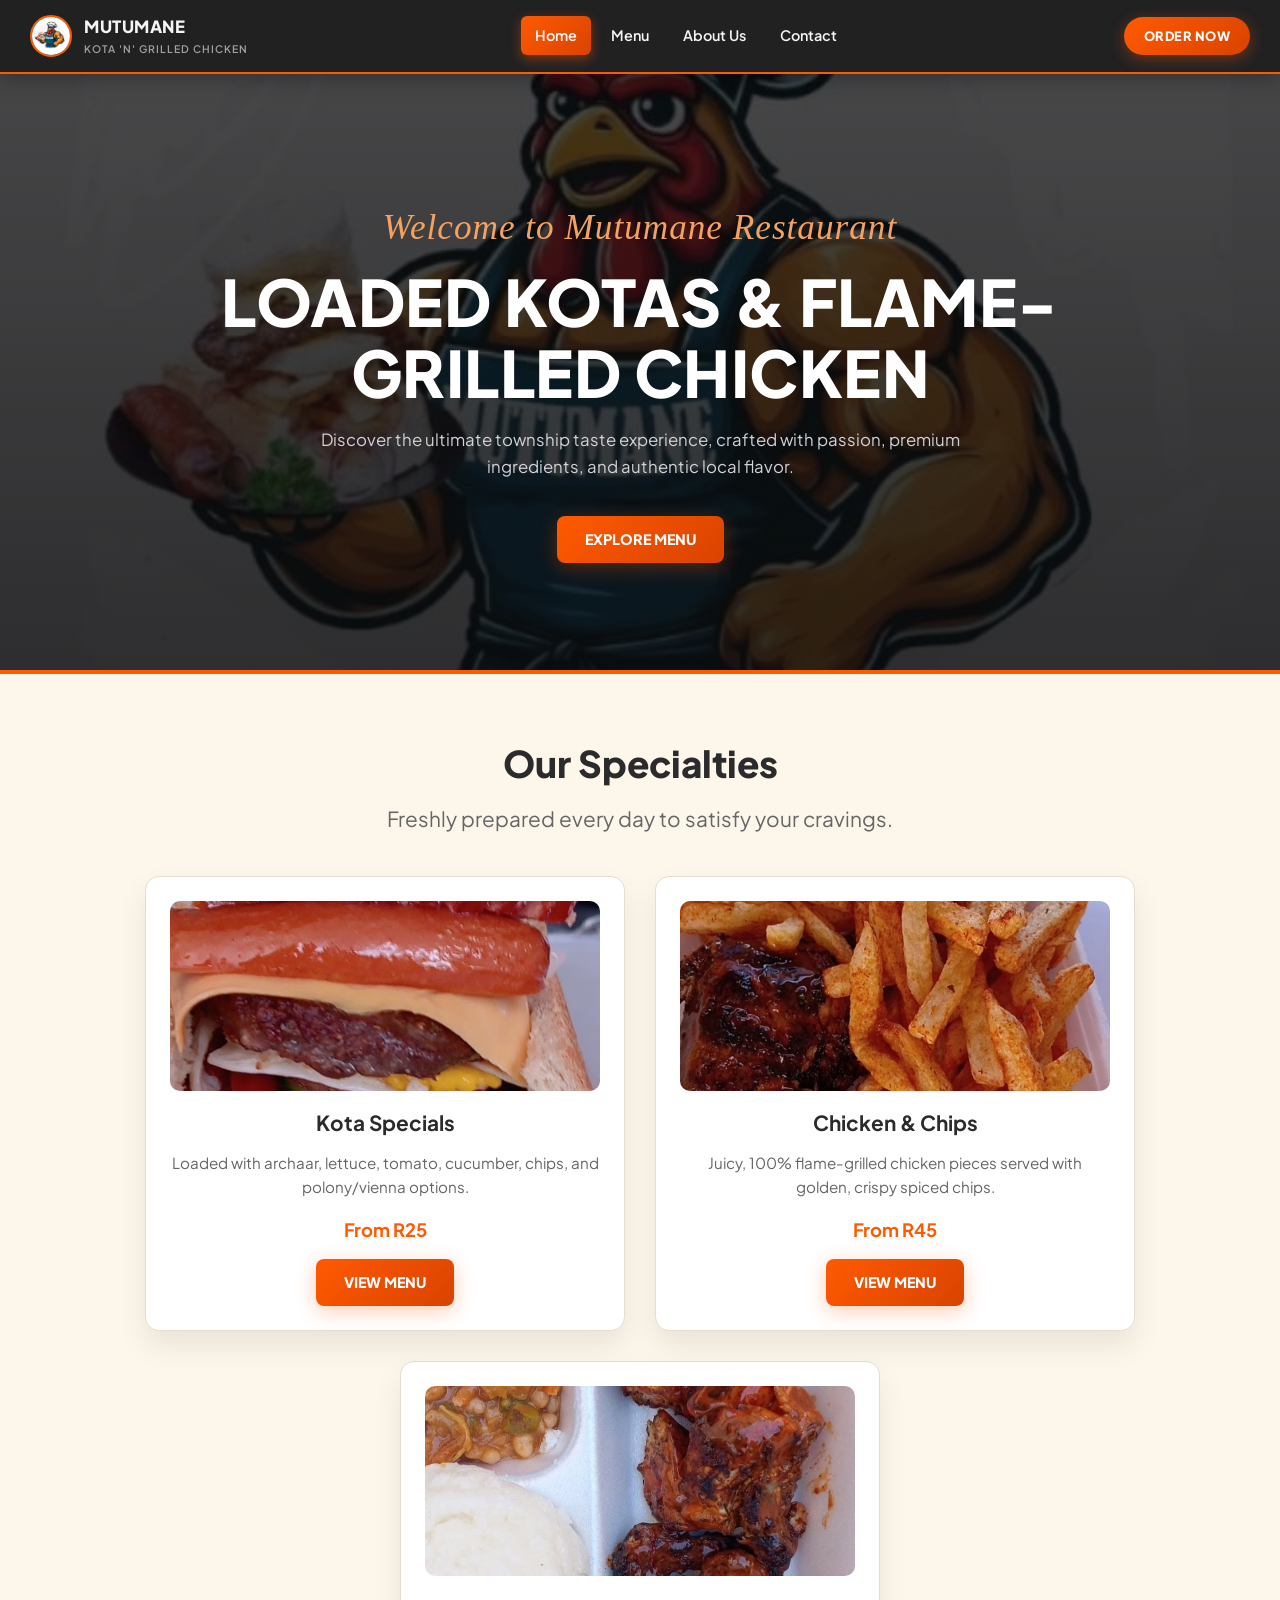
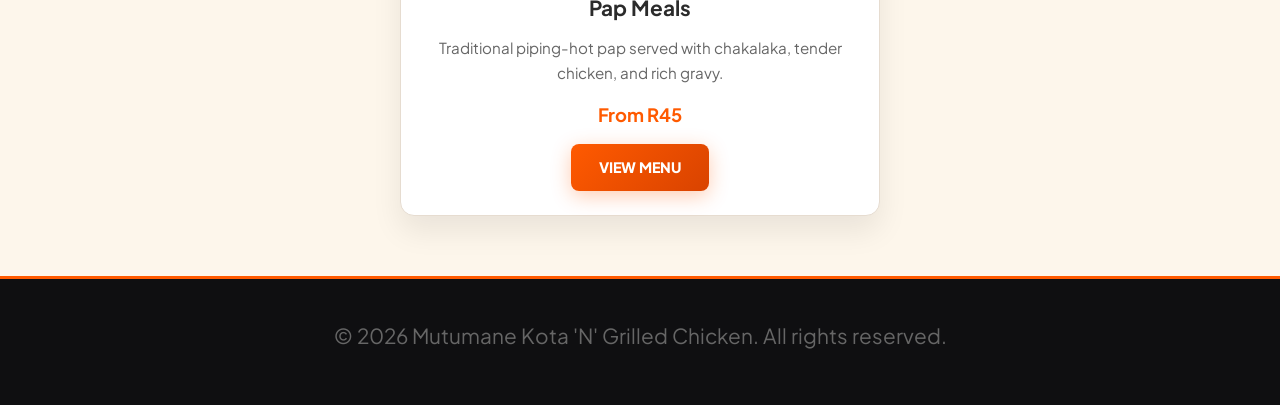
==== index.html @ 07e6bdd9 "Mutumane Kota 'N' Grilled Chicken show and tell website" ====
<!DOCTYPE html>
<html lang="en">
<head>
    <meta charset="UTF-8">
    <meta name="viewport" content="width=device-width, initial-scale=1.0">
    <title>Mutumane Kota 'N' Grilled Chicken - Home</title>
    <link rel="stylesheet" href="style.css">
    <link href="https://fonts.googleapis.com/css2?family=Plus+Jakarta+Sans:wght@500;600;700;800&display=swap" rel="stylesheet">
</head>
<body>

    <!-- Header & Centered Navigation -->
    <header>
        <div class="nav-container">
            <div class="brand">
                <img src="Images/LOGO.jpg" alt="Mutumane Logo">
                <div>
                    <span>MUTUMANE</span>
                    <small>KOTA 'N' GRILLED CHICKEN</small>
                </div>
            </div>

            <nav>
                <ul>
                    <li><a href="index.html" class="active">Home</a></li>
                    <li><a href="menu.html">Menu</a></li>
                    <li><a href="aboutUs.html">About Us</a></li>
                    <li><a href="contact.html">Contact</a></li>
                </ul>
            </nav>

            <a href="menu.html" class="header-cta">Order Now</a>
        </div>
    </header>

    <!-- Immersive Paladar-Style Hero Section -->
    <section class="hero-section">
        <!-- <button class="slider-arrow left">&#10094;</button>
        <button class="slider-arrow right">&#10095;</button> -->

        <div class="hero-content-wrapper">
            <div class="hero-subtitle-script">Welcome to Mutumane Restaurant</div>
            <div class="hero-text-content">
                <h1>Loaded Kotas &amp; Flame-Grilled Chicken</h1>
                <p>Discover the ultimate township taste experience, crafted with passion, premium ingredients, and authentic local flavor.</p>
                <div class="hero-btns">
                    <a href="menu.html" class="btn-primary">Explore Menu</a>
                </div>
            </div>
        </div>
    </section>

    <!-- Featured Highlights Section -->
    <main class="page-container">
        <div class="section-title">
            <h2>Our Specialties</h2>
            <p>Freshly prepared every day to satisfy your cravings.</p>
        </div>

        <div class="category-container">
            <div class="card">
                <div class="menu-image">
                    <img src="Images/kota.jpg" alt="Kota Specials">
                </div>
                <h3>Kota Specials</h3>
                <p>Loaded with archaar, lettuce, tomato, cucumber, chips, and polony/vienna options.</p>
                <p><strong>From R25</strong></p>
                <a href="menu.html" class="btn">View Menu</a>
            </div>

            <div class="card">
                <div class="menu-image">
                    <img src="Images/chicken and chips.jpg" alt="Chicken and Chips">
                </div>
                <h3>Chicken &amp; Chips</h3>
                <p>Juicy, 100% flame-grilled chicken pieces served with golden, crispy spiced chips.</p>
                <p><strong>From R45</strong></p>
                <a href="menu.html" class="btn">View Menu</a>
            </div>

            <div class="card">
                <div class="menu-image">
                    <img src="/Images/470672115_122135831156447407_951482612574795567_n.jpg" alt="Pap Meals">
                </div>
                <h3>Pap Meals</h3>
                <p>Traditional piping-hot pap served with chakalaka, tender chicken, and rich gravy.</p>
                <p><strong>From R45</strong></p>
                <a href="menu.html" class="btn">View Menu</a>
            </div>
        </div>
    </main>

    <!-- Footer -->
    <footer>
        <p>&copy; 2026 Mutumane Kota 'N' Grilled Chicken. All rights reserved.</p>
    </footer>

</body>
</html>
---- style.css ----
/* =========================================================
   MUTUMANE KOTA 'N' GRILLED CHICKEN
   COMPLETE PALADAR-INSPIRED RESTAURANT STYLESHEET
   ========================================================= */

:root {
    --bg-main: #fdf6eb; /* Warm cream background for content */
    --bg-card: #ffffff;
    --bg-header: rgba(15, 15, 17, 0.92);
    --hero-dark: #0f0f11;
    --fiery-orange: #ff5a00;
    --orange-dark: #d94300;
    --fiery-orange-hover: #ff7024;
    --warm-yellow: #f4a261;
    --text-main: #2b2b2b;
    --text-muted: #666666;
    --text-light: #f5f5f5;
    --border-color: #e6dcd0;
    --shadow: 0 15px 30px rgba(0, 0, 0, 0.08);
}

* {
    box-sizing: border-box;
    margin: 0;
    padding: 0;
}

html {
    scroll-behavior: smooth;
    height: 100%;
}

body {
    background-color: var(--bg-main);
    color: var(--text-main);
    font-family: 'Plus Jakarta Sans', 'Segoe UI', Tahoma, Geneva, Verdana, sans-serif;
    line-height: 1.6;
    min-height: 100vh;
    display: flex;
    flex-direction: column;
    margin: 0;
}

a {
    color: var(--orange-dark);
    text-decoration: none;
    transition: color 0.25s ease;
}

a:hover {
    color: var(--fiery-orange);
}

/* Header & Centered Navigation */
header {
    position: sticky;
    top: 0;
    z-index: 1000;
    background: var(--bg-header);
    backdrop-filter: blur(12px);
    border-bottom: 2px solid var(--fiery-orange);
    padding: 14px 30px;
    box-shadow: 0 4px 20px rgba(0, 0, 0, 0.3);
}

.nav-container {
    max-width: 1250px;
    margin: 0 auto;
    display: flex;
    align-items: center;
    justify-content: space-between;
    gap: 20px;
}

.brand {
    display: flex;
    align-items: center;
    gap: 12px;
}

.brand img {
    width: 42px;
    height: 42px;
    border-radius: 50%;
    object-fit: cover;
    border: 2px solid var(--fiery-orange);
}

.brand span {
    display: block;
    color: var(--text-light);
    font-size: 1.05rem;
    font-weight: 800;
    letter-spacing: 0.5px;
}

.brand small {
    display: block;
    color: #a0a0a0;
    font-size: 0.65rem;
    font-weight: 600;
    letter-spacing: 1px;
}

header nav {
    margin: 0 auto;
}

nav ul {
    list-style: none;
    display: flex;
    align-items: center;
    gap: 6px;
}

nav ul li a {
    display: block;
    padding: 8px 14px;
    border-radius: 6px;
    color: var(--text-light);
    font-size: 0.9rem;
    font-weight: 600;
    transition: all 0.25s ease;
}

nav ul li a:hover {
    color: var(--fiery-orange);
    background-color: rgba(255, 90, 0, 0.1);
}

nav ul li a.active {
    background: linear-gradient(135deg, var(--fiery-orange), var(--orange-dark));
    color: #ffffff;
    box-shadow: 0 4px 12px rgba(255, 90, 0, 0.4);
}

/* Header Right CTA Button */
.btn-pill, .header-cta {
    background: linear-gradient(135deg, var(--fiery-orange), var(--orange-dark));
    color: #ffffff;
    padding: 9px 20px;
    border-radius: 50px;
    font-weight: 800;
    font-size: 0.8rem;
    text-transform: uppercase;
    letter-spacing: 0.5px;
    box-shadow: 0 4px 15px rgba(255, 90, 0, 0.35);
    transition: transform 0.2s ease, background 0.2s ease;
}

.btn-pill:hover, .header-cta:hover {
    transform: translateY(-2px);
    color: #ffffff;
    background: linear-gradient(135deg, var(--fiery-orange-hover), var(--fiery-orange));
}

/* Paladar-Style Immersive Hero Section */
.hero-section {
    position: relative;
    background-image: linear-gradient(rgba(10, 10, 12, 0.75), rgba(10, 10, 12, 0.85)), url('/Images/LOGO.jpg');
    background-size: cover;
    background-position: center;
    background-repeat: no-repeat;
    color: #ffffff;
    padding: 120px 20px 100px;
    min-height: 600px;
    display: flex;
    align-items: center;
    justify-content: center;
    text-align: center;
    border-bottom: 4px solid var(--fiery-orange);
    overflow: hidden;
}

.hero-content-wrapper {
    max-width: 900px;
    margin: 0 auto;
    position: relative;
    z-index: 2;
}

.hero-subtitle-script {
    font-family: 'Brush Script MT', cursive, Georgia, serif;
    font-size: clamp(1.5rem, 3vw, 2.2rem);
    color: var(--warm-yellow);
    margin-bottom: 10px;
    font-style: italic;
    letter-spacing: 1px;
}

.hero-text-content h1 {
    font-size: clamp(2.5rem, 5vw, 4.2rem);
    line-height: 1.1;
    font-weight: 800;
    text-transform: uppercase;
    margin-bottom: 20px;
    color: #ffffff;
    letter-spacing: 0.5px;
}

.hero-text-content p {
    color: #d1d1d6;
    font-size: 1.05rem;
    margin-bottom: 35px;
    max-width: 680px;
    margin-left: auto;
    margin-right: auto;
}

.hero-btns {
    display: flex;
    justify-content: center;
    gap: 15px;
    flex-wrap: wrap;
}

/* Slider Arrow Controls
.slider-arrow {
    position: absolute;
    top: 50%;
    transform: translateY(-50%);
    background: rgba(0, 0, 0, 0.4);
    border: none;
    color: #ffffff;
    font-size: 2.5rem;
    padding: 15px 20px;
    cursor: pointer;
    z-index: 10;
    transition: background 0.3s ease;
} */

/* .slider-arrow:hover {
    background: rgba(255, 90, 0, 0.7);
}

.slider-arrow.left {
    left: 0;
}

.slider-arrow.right {
    right: 0;
} */

/* Buttons */
.btn-primary, .btn {
    display: inline-block;
    width:auto;
    border: none;
    border-radius: 8px;
    padding: 12px 28px;
    background: linear-gradient(135deg, var(--fiery-orange), var(--orange-dark));
    color: #ffffff;
    font-size: 0.9rem;
    font-weight: 800;
    text-transform: uppercase;
    cursor: pointer;
    box-shadow: 0 5px 20px rgba(255, 90, 0, 0.3);
    transition: transform 0.2s ease, background 0.2s ease;
}

.btn-primary:hover, .btn:hover {
    background: linear-gradient(135deg, var(--fiery-orange-hover), var(--fiery-orange));
    transform: translateY(-2px);
    color: #ffffff;
}

.btn-outline {
    display: inline-block;
    border: 2px solid #ffffff;
    border-radius: 8px;
    padding: 12px 28px;
    background: transparent;
    color: #ffffff;
    font-size: 0.9rem;
    font-weight: 800;
    text-transform: uppercase;
    cursor: pointer;
    transition: all 0.3s ease;
}

.btn-outline:hover {
    background: #ffffff;
    color: var(--text-main);
    transform: translateY(-2px);
}

/* Page Containers & Sections */
.page-container {
    max-width: 1200px;
    margin: 0 auto;
    padding: 60px 20px;
    background-color: var(--bg-main);
    flex: 1;
}

.page-header-banner {
    background: linear-gradient(135deg, #f7efe6, #f2e6d8);
    padding: 50px 20px 30px;
    border-bottom: 1px solid var(--border-color);
    text-align: center;
}

.section-title {
    text-align: center;
    margin-bottom: 40px;
}

.section-title h1, .section-title h2 {
    color: var(--text-main);
    font-size: 2.3rem;
    margin-bottom: 10px;
    font-weight: 800;
}

.section-title p {
    color: var(--text-muted);
}

.category-heading {
    color: var(--text-main);
    font-size: 1.8rem;
    margin-bottom: 25px;
    text-align: center;
    border-bottom: 2px solid var(--fiery-orange);
    display: table;
    margin-left: auto;
    margin-right: auto;
    padding-bottom: 5px;
}

.menu-category-section {
    margin-bottom: 50px;
}

.menu-divider {
    height: 1px;
    background-color: var(--border-color);
    margin: 40px 0;
}

/* Cards Grid with Zoom Effect */
.category-container {
    max-width: 1000px; /* Brings outer margins closer */
    margin: 0 auto;
    display: flex;
    flex-wrap: wrap;
    justify-content: center;
    gap: 30px;
}

.card {
    display: flex;
    flex-direction: column;
    justify-content: space-between;
    align-items:center;
    flex: 1 1 420px; /* Allows cards to stretch wider */
    max-width: 480px; /* Gives the card text plenty of breathing room */
    padding: 24px;
    background-color: var(--bg-card);
    border: 1px solid var(--border-color);
    border-radius: 14px;
    box-shadow: var(--shadow);
    text-align: center;
    transition: transform 0.3s ease, border-color 0.3s ease, box-shadow 0.3s ease;
}

.card:hover {
    border-color: var(--fiery-orange);
    transform: translateY(-5px);
    box-shadow: 0 20px 35px rgba(255, 90, 0, 0.15);
}

.menu-image {
    width: 100%;
    height: 190px;
    overflow: hidden;
    border-radius: 10px;
    margin-bottom: 15px;
    background-color: #f1efed;
}

.card img {
    width: 100%;
    height: 190px;
    object-fit: cover;
    transition: transform 0.5s ease;
}

.card:hover img {
    transform: scale(1.08);
}

.card h3 {
    color: var(--text-main);
    margin-bottom: 12px;
    font-size: 1.3rem;
    font-weight: 700;
}

.card p {
    color: var(--text-muted);
    font-size: 0.95rem;
    margin-bottom: 15px;
}

.card p strong {
    color: var(--fiery-orange);
    font-size: 1.15rem;
}

/* Menu list inside cards */
.menu-list {
    list-style-position: inside;
    text-align: left;
    padding-left: 5px;
    margin-bottom: 20px;
    color: var(--text-muted);
    font-size: 0.9rem;
}

.menu-list li {
    margin-bottom: 8px;
}

.menu-list strong {
    color: var(--fiery-orange);
}

/* About Layout */
.about-wrapper {
    max-width: 900px;
    margin: 0 auto;
    background-color: var(--bg-card);
    border: 1px solid var(--border-color);
    border-radius: 14px;
    padding: 40px;
    display: flex;
    gap: 40px;
    align-items: center;
    box-shadow: var(--shadow);
}

.about-content {
    flex: 1;
}

.about-content h3 {
    color: var(--text-main);
    margin: 20px 0 10px;
    font-size: 1.25rem;
}

.about-content h3:first-child {
    margin-top: 0;
}

.about-content p {
    color: var(--text-muted);
    margin-bottom: 15px;
}

.about-img {
    flex: 0 0 260px;
}

.about-img img {
    width: 100%;
    border-radius: 10px;
    border: 2px solid var(--fiery-orange);
    object-fit: cover;
}

/* Contact Grid */
.contact-grid {
    max-width: 900px;
    margin: 0 auto;
    display: grid;
    flex-wrap: wrap;
    justify-content: center;
    grid-template-columns: repeat(auto-fit, minmax(280px, 1fr));
    gap: 30px;
    align-items: stretch; */

}

.info-card {
    background-color: var(--bg-card);
    padding: 35px;
    border-radius: 14px;
    border: 1px solid var(--border-color);
    box-shadow: var(--shadow);
    transition: transform 0.3s ease;
    flex: 1 1 100%;        /* Takes full width on small screens */
    max-width: 100%;       /* Prevents card from spilling out horizontally */
    box-sizing: border-box;
    padding: 20px;
}

.info-card:hover {
    transform: translateY(-4px);
    border-color: var(--fiery-orange);
}

.info-card h3,p{
    color: var(--text-main);
    margin-bottom: 15px;
    font-size: 1.3rem;
    color: var(--text-muted);
    margin-bottom: 12px;
    overflow-wrap: break-word;
    word-break: break-word;
    hyphens: auto;

}



/* Footer */
footer {
    flex-shrink: 0;
    background-color: var(--hero-dark);
    color: #a0a0a0;
    padding: 40px 20px;
    border-top: 3px solid var(--fiery-orange);
    text-align: center;
    font-size: 0.9rem;
}

/* Responsive Styles */
@media (max-width: 768px) {
    .nav-container {
        flex-direction: column;
        gap: 15px;
    }
    header nav {
        margin: 0;
    }
    nav ul {
        flex-wrap: wrap;
        justify-content: center;
    }
    .about-wrapper {
        flex-direction: column;
        padding: 25px;
    }
    .about-img {
        width: 100%;
    }

    .contact-grid {
        display: flex;
        flex-direction: column;
        gap: 20px;
        padding: 0 10px;
        width: 100%;
        box-sizing: border-box;
    }

    /* Target the info cards specifically on mobile viewports */
    .info-card {
        width: 100%;
        max-width: 100%;
        padding: 22px 18px; /* Tighter padding to prevent text crowding */
        box-sizing: border-box;
    }

    /* Keep all card content and long email/address strings securely inside bounds */
    .info-card h3 {
        font-size: 1.15rem;
        margin-bottom: 12px;
    }

    .info-card p {
        font-size: 0.95rem;
        line-height: 1.5;
        overflow-wrap: break-word;
        word-break: break-word;
        hyphens: auto;
    }

    header {
        padding: 10px 12px; /* Tightens header padding */
    }

    .nav-container {
        display: flex;
        flex-direction: column;
        align-items: center;
        gap: 12px;
        width: 100%;
    }

    /* Keep all 4 nav items strictly on one single line */
    nav ul {
        display: flex;
        flex-wrap: nowrap !important; /* Prevents Contact from wrapping to line 2 */
        justify-content: space-between;
        align-items: center;
        width: 100%;
        max-width: 380px; /* Constrains menu width nicely */
        gap: 4px; /* Reduced gap between items */
        padding: 0;
        margin: 0;
    }

    /* Style individual nav items for tight mobile viewports */
    nav ul li a {
        padding: 6px 8px; /* Tighter internal padding */
        font-size: 0.82rem; /* Slightly smaller font size to fit neatly */
        white-space: nowrap; /* Forces text like 'About Us' to stay on 1 line */
        border-radius: 6px;
    }

    /* Clean active state without heavy box background */
    nav ul li a.active {
        color: var(--fiery-orange);
        background: transparent; /* Removes bulky solid orange box */
        font-weight: 800;
    }

    /* Clean ORDER NOW CTA below the single-line menu */
    .header-cta {
        width: 80%;
        max-width: 120px;
        text-align: center;
        padding: 8px 16px;
        font-size: 0.8rem;
    }
    p, .about-card p, .info-card p {
        hyphens: none !important;
        word-break: normal !important;
        overflow-wrap: break-word;
        text-align: left; /* Ensures clean flow without forcing weird line breaks */
    }
    .about-img,
    .info-card img {
        display: none !important;
    }
}
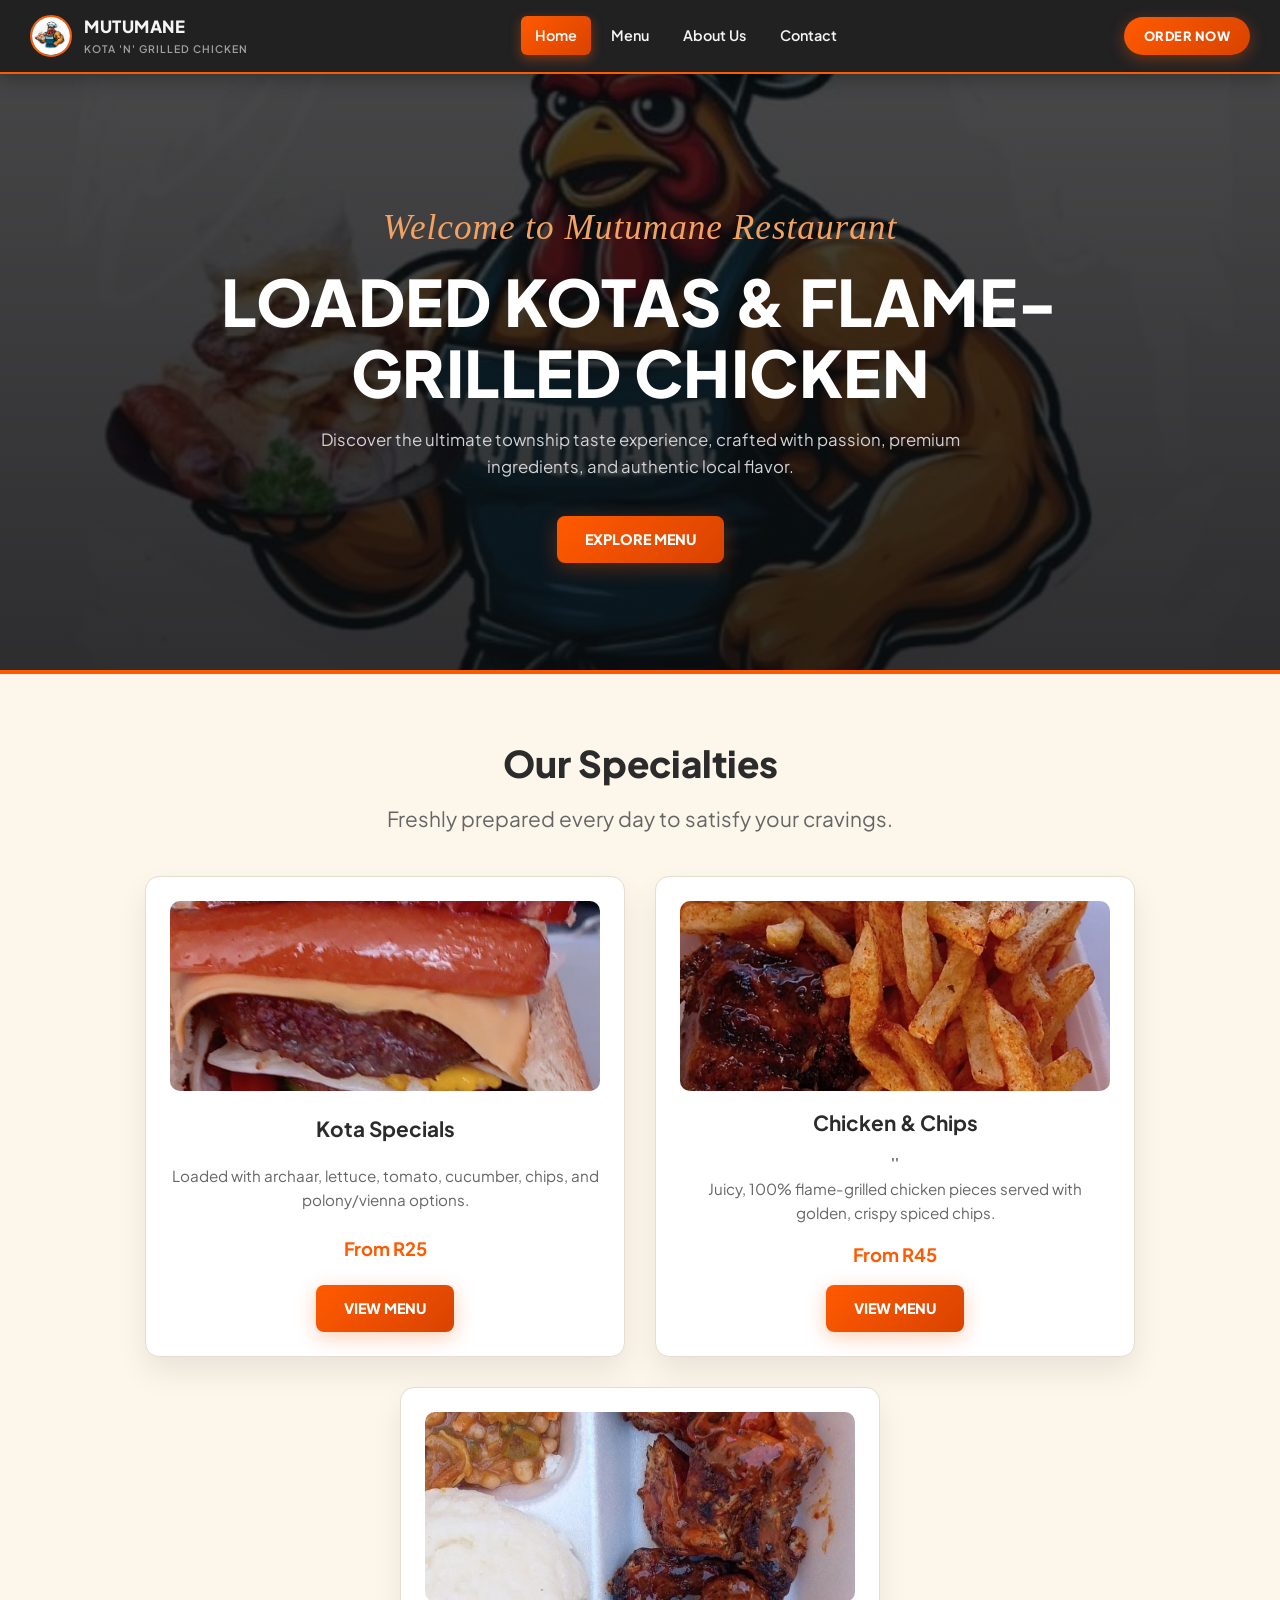
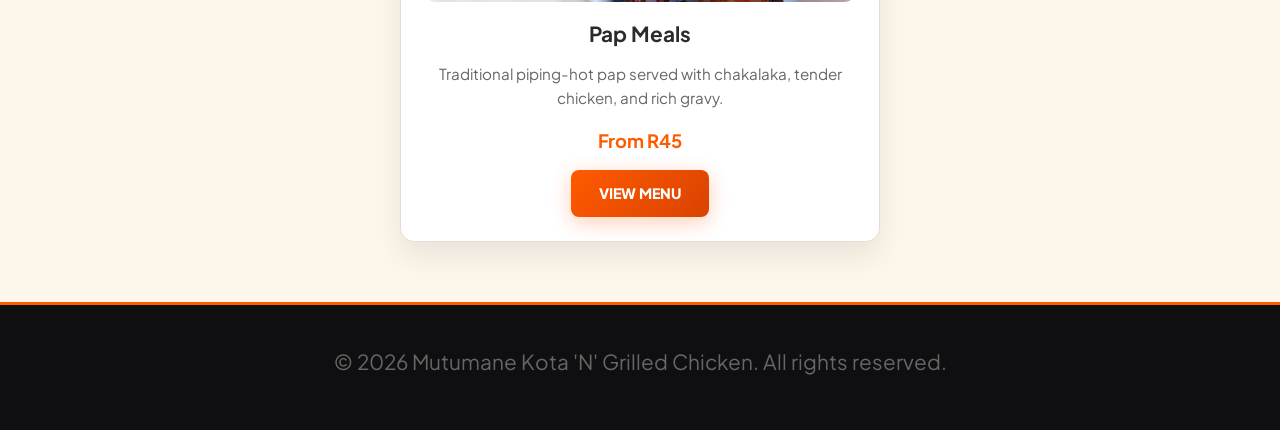
==== commit fd44dacc: "Complete responsive design and layout updates for Mutumane website" ====
--- a/index.html
+++ b/index.html
@@ -72,7 +72,7 @@
                 <div class="menu-image">
                     <img src="Images/chicken and chips.jpg" alt="Chicken and Chips">
                 </div>
-                <h3>Chicken &amp; Chips</h3>
+                <h3>Chicken &amp; Chips</h3>'' 
                 <p>Juicy, 100% flame-grilled chicken pieces served with golden, crispy spiced chips.</p>
                 <p><strong>From R45</strong></p>
                 <a href="menu.html" class="btn">View Menu</a>
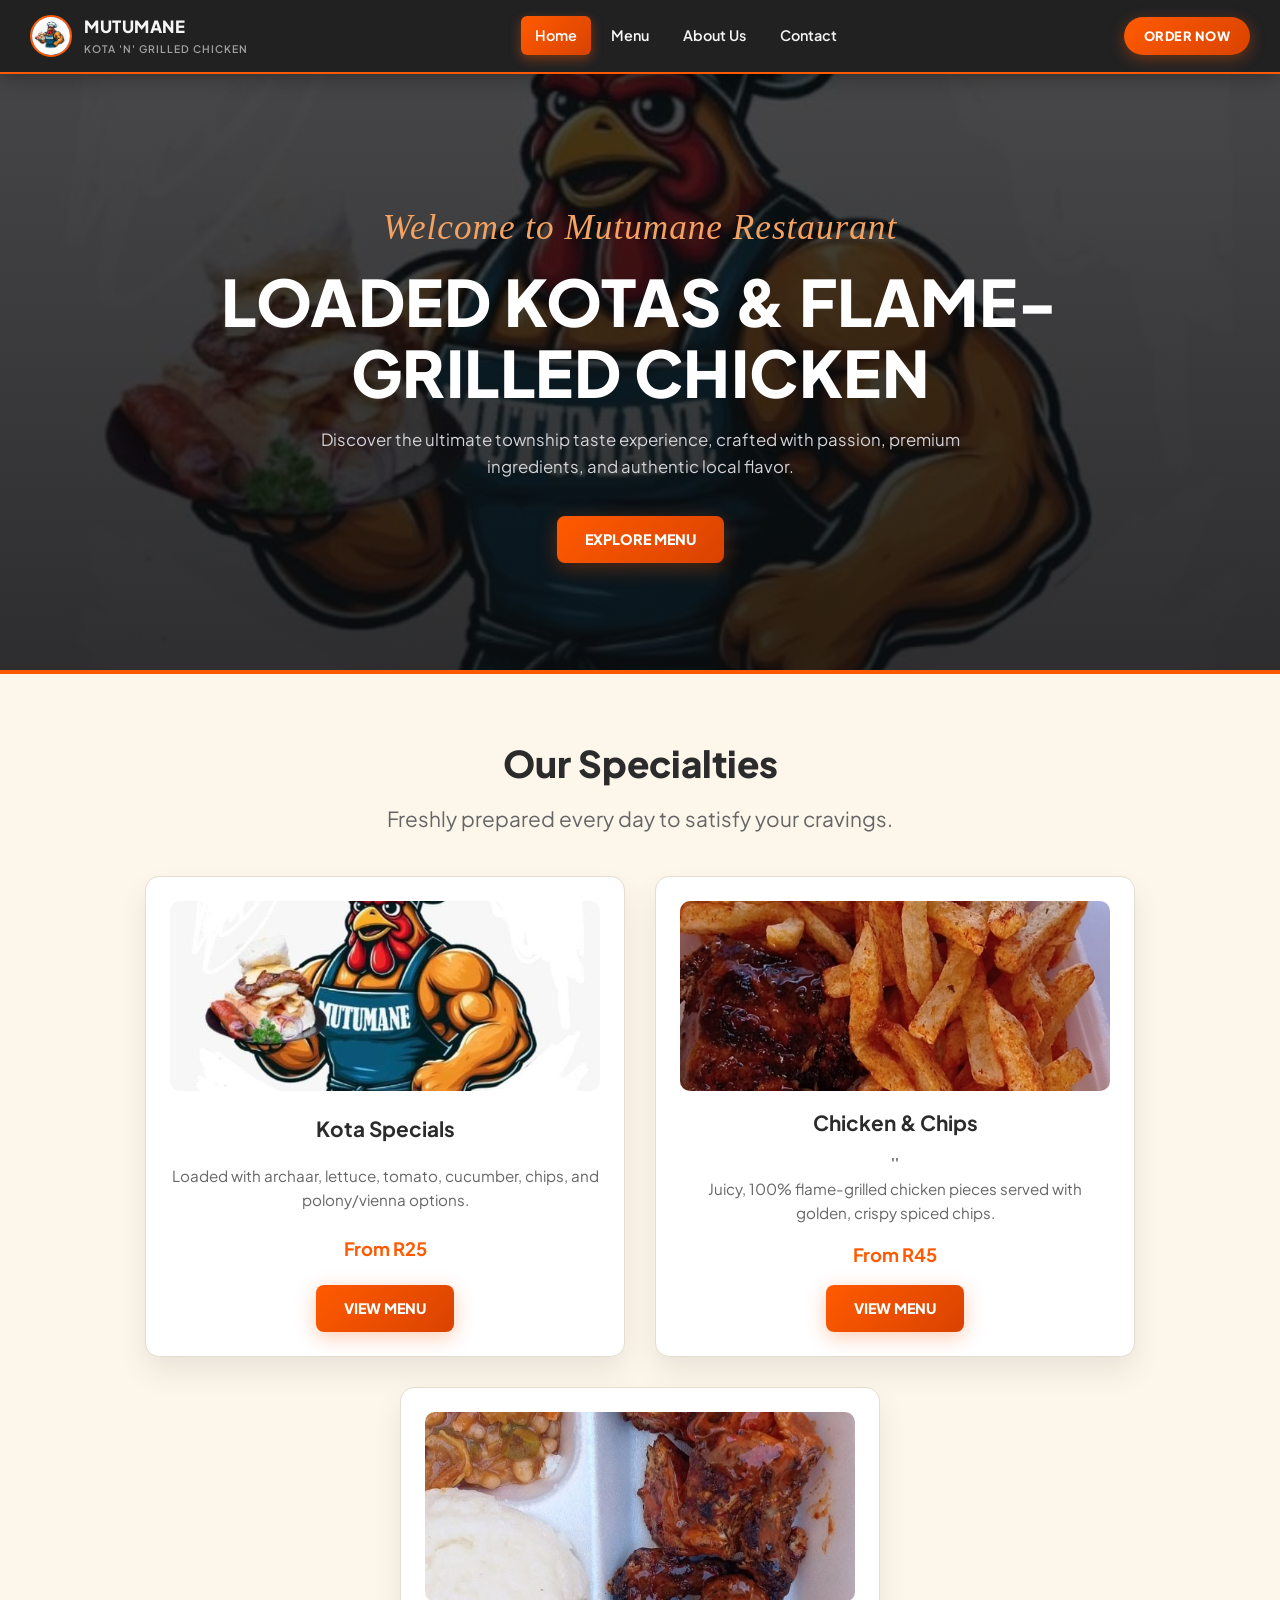
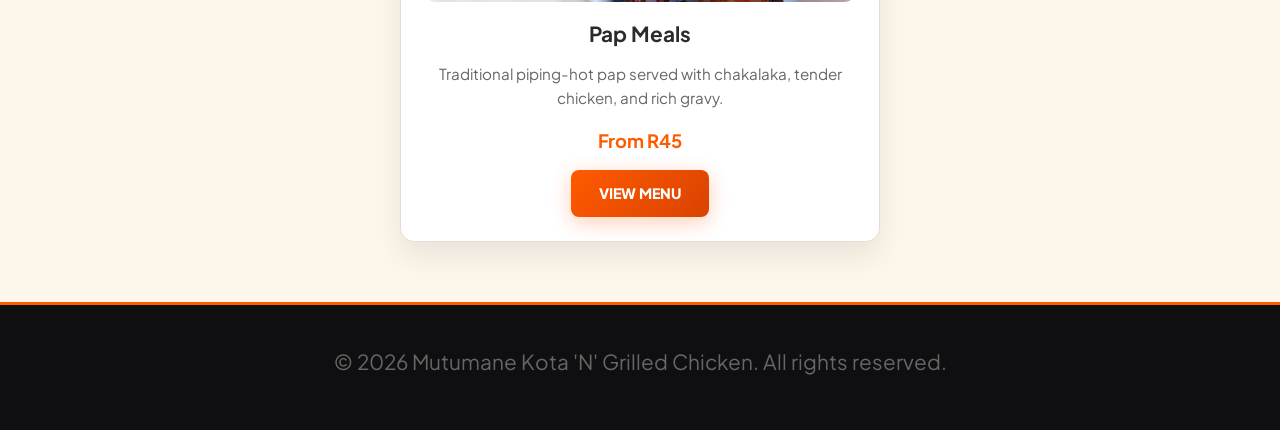
==== commit 144436a6: "Move web files from src to root directory for GitHub Pages" ====
--- a/index.html
+++ b/index.html
@@ -60,7 +60,7 @@
         <div class="category-container">
             <div class="card">
                 <div class="menu-image">
-                    <img src="Images/kota.jpg" alt="Kota Specials">
+                    <img src="Images/LOGO.jpg" alt="Kota Specials">
                 </div>
                 <h3>Kota Specials</h3>
                 <p>Loaded with archaar, lettuce, tomato, cucumber, chips, and polony/vienna options.</p>
--- a/style.css
+++ b/style.css
@@ -157,7 +157,7 @@
 /* Paladar-Style Immersive Hero Section */
 .hero-section {
     position: relative;
-    background-image: linear-gradient(rgba(10, 10, 12, 0.75), rgba(10, 10, 12, 0.85)), url('/Images/LOGO.jpg');
+    background-image: linear-gradient(rgba(10, 10, 12, 0.75), rgba(10, 10, 12, 0.85)), url('Images/LOGO.jpg');
     background-size: cover;
     background-position: center;
     background-repeat: no-repeat;
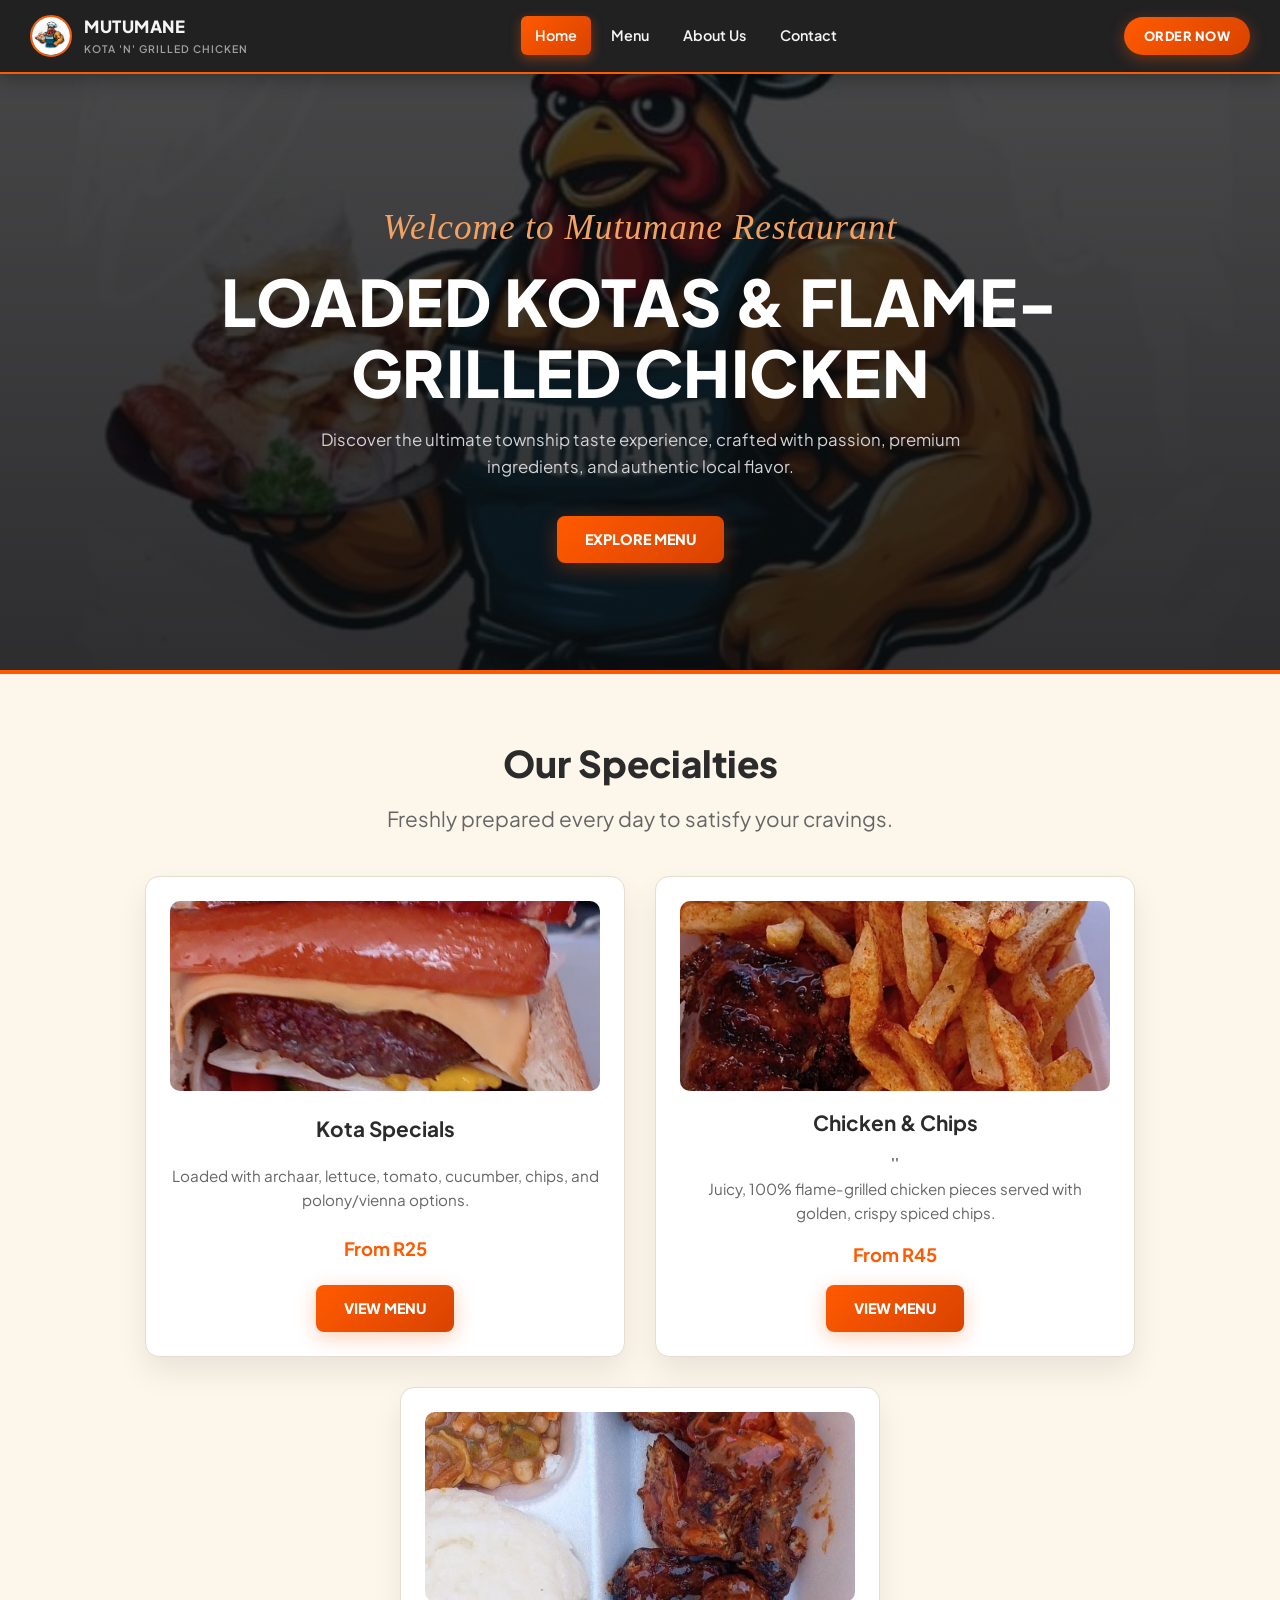
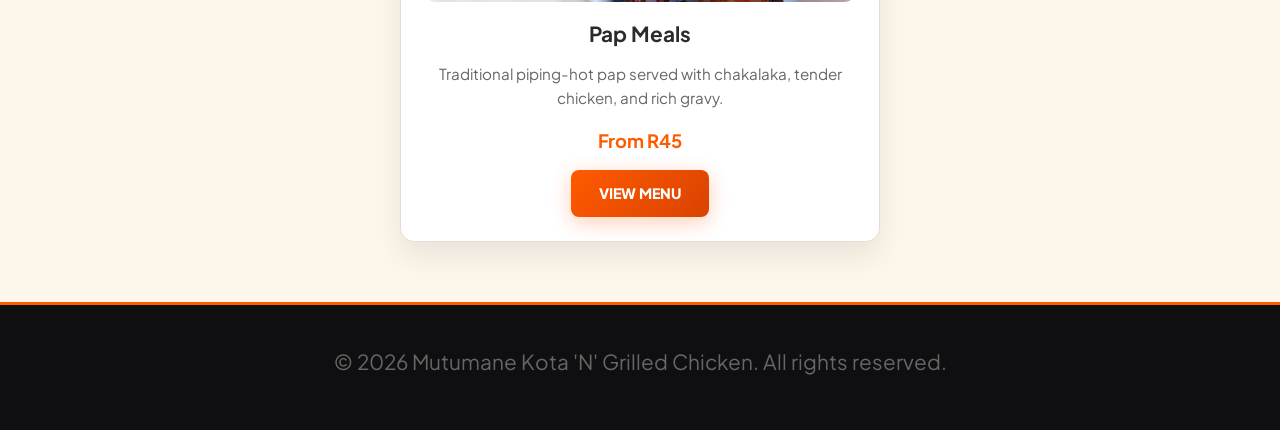
==== commit 1d6cdb85: "Update image paths" ====
--- a/index.html
+++ b/index.html
@@ -60,7 +60,7 @@
         <div class="category-container">
             <div class="card">
                 <div class="menu-image">
-                    <img src="Images/LOGO.jpg" alt="Kota Specials">
+                    <img src="Images/kota.jpg" alt="Kota Specials">
                 </div>
                 <h3>Kota Specials</h3>
                 <p>Loaded with archaar, lettuce, tomato, cucumber, chips, and polony/vienna options.</p>
@@ -80,7 +80,7 @@
 
             <div class="card">
                 <div class="menu-image">
-                    <img src="/Images/470672115_122135831156447407_951482612574795567_n.jpg" alt="Pap Meals">
+                    <img src="Images/470672115_122135831156447407_951482612574795567_n.jpg" alt="Pap Meals">
                 </div>
                 <h3>Pap Meals</h3>
                 <p>Traditional piping-hot pap served with chakalaka, tender chicken, and rich gravy.</p>
--- a/style.css
+++ b/style.css
@@ -448,15 +448,18 @@
     color: var(--text-main);
     margin: 20px 0 10px;
     font-size: 1.25rem;
+    hyphens: none !important;
 }
 
 .about-content h3:first-child {
     margin-top: 0;
+    hyphens: none !important;
 }
 
 .about-content p {
     color: var(--text-muted);
     margin-bottom: 15px;
+    hyphens: none !important;
 }
 
 .about-img {
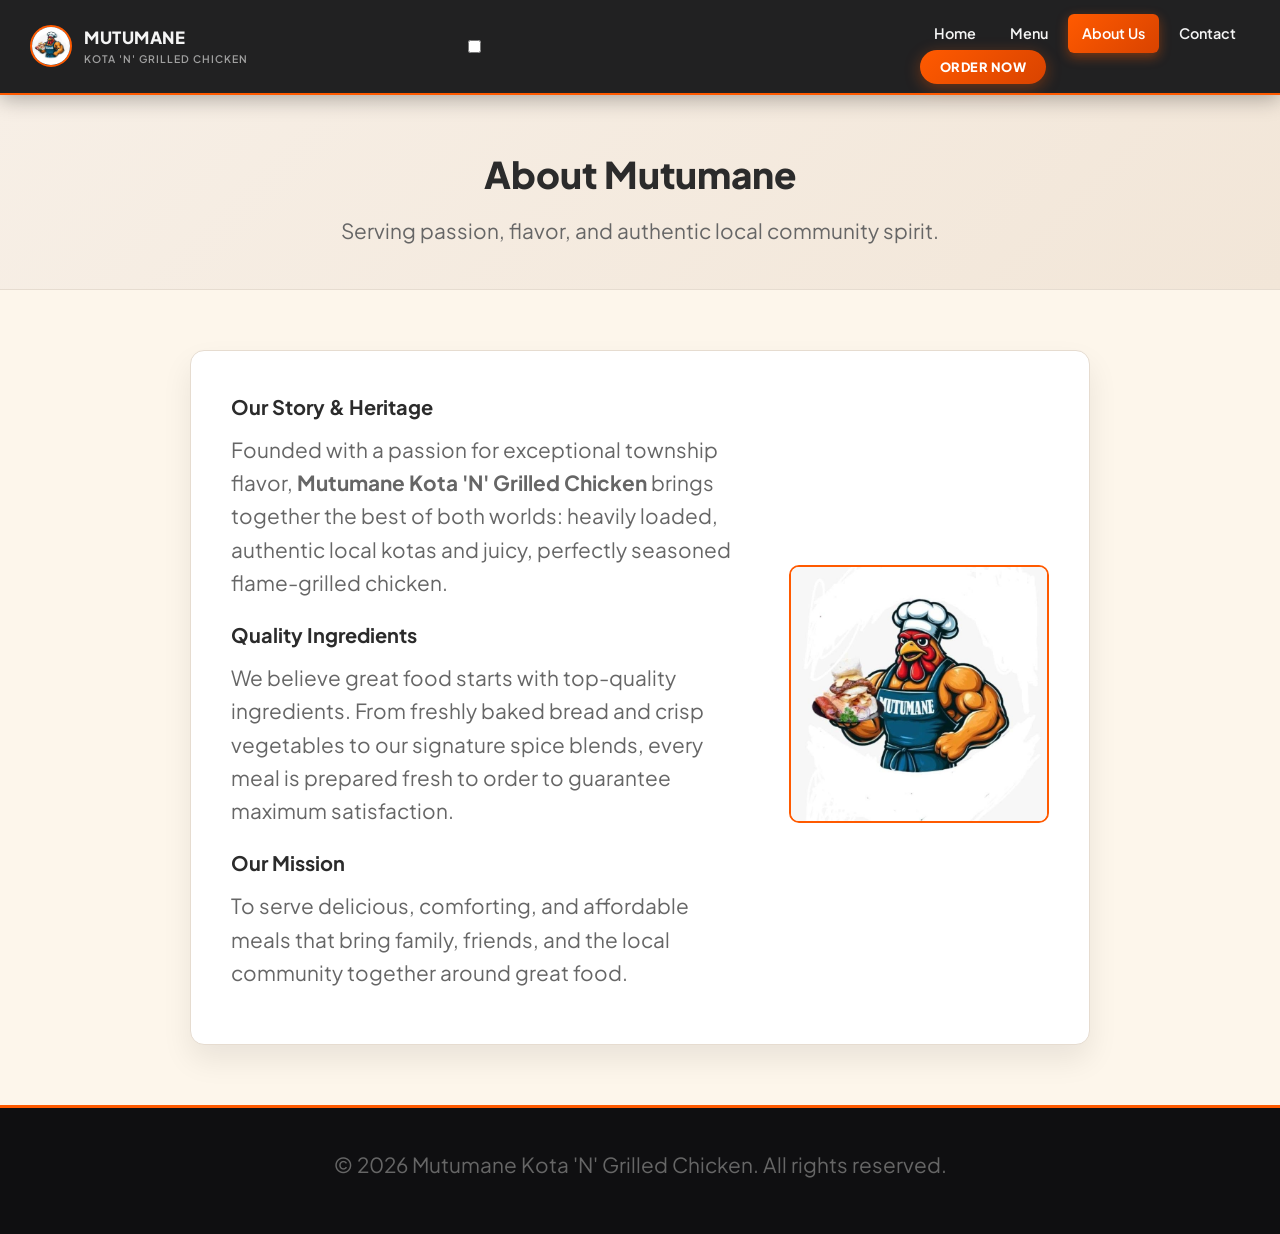
==== commit c2527ac4: "Complete hamburger mobile navigation across index, aboutUs, contact, and menu HTML files" ====
--- a/index.html
+++ b/index.html
@@ -3,7 +3,7 @@
 <head>
     <meta charset="UTF-8">
     <meta name="viewport" content="width=device-width, initial-scale=1.0">
-    <title>Mutumane Kota 'N' Grilled Chicken - Home</title>
+    <title>About Us - Mutumane Kota 'N' Grilled Chicken</title>
     <link rel="stylesheet" href="style.css">
     <link href="https://fonts.googleapis.com/css2?family=Plus+Jakarta+Sans:wght@500;600;700;800&display=swap" rel="stylesheet">
 </head>
@@ -20,72 +20,51 @@
                 </div>
             </div>
 
-            <nav>
-                <ul>
-                    <li><a href="index.html" class="active">Home</a></li>
-                    <li><a href="menu.html">Menu</a></li>
-                    <li><a href="aboutUs.html">About Us</a></li>
-                    <li><a href="contact.html">Contact</a></li>
-                </ul>
-            </nav>
+            <!-- Hidden Checkbox & Hamburger Label for Mobile -->
+            <input type="checkbox" id="nav-toggle" class="nav-toggle">
+            <label for="nav-toggle" class="nav-toggle-label">
+                <span></span>
+            </label>
 
-            <a href="menu.html" class="header-cta">Order Now</a>
+            <!-- Navigation Links & CTA -->
+            <div class="nav-menu-wrapper">
+                <nav>
+                    <ul>
+                        <li><a href="index.html">Home</a></li>
+                        <li><a href="menu.html">Menu</a></li>
+                        <li><a href="aboutUs.html" class="active">About Us</a></li>
+                        <li><a href="contact.html">Contact</a></li>
+                    </ul>
+                </nav>
+                <a href="menu.html" class="header-cta">Order Now</a>
+            </div>
         </div>
     </header>
 
-    <!-- Immersive Paladar-Style Hero Section -->
-    <section class="hero-section">
-        <!-- <button class="slider-arrow left">&#10094;</button>
-        <button class="slider-arrow right">&#10095;</button> -->
+    <!-- Page Banner -->
+    <div class="page-header-banner">
+        <div class="section-title" style="margin-bottom: 0;">
+            <h1>About Mutumane</h1>
+            <p>Serving passion, flavor, and authentic local community spirit.</p>
+        </div>
+    </div>
 
-        <div class="hero-content-wrapper">
-            <div class="hero-subtitle-script">Welcome to Mutumane Restaurant</div>
-            <div class="hero-text-content">
-                <h1>Loaded Kotas &amp; Flame-Grilled Chicken</h1>
-                <p>Discover the ultimate township taste experience, crafted with passion, premium ingredients, and authentic local flavor.</p>
-                <div class="hero-btns">
-                    <a href="menu.html" class="btn-primary">Explore Menu</a>
-                </div>
+    <!-- About Content Section -->
+    <main class="page-container">
+        <div class="about-wrapper">
+            <div class="about-content">
+                <h3>Our Story &amp; Heritage</h3>
+                <p>Founded with a passion for exceptional township flavor, <strong>Mutumane Kota 'N' Grilled Chicken</strong> brings together the best of both worlds: heavily loaded, authentic local kotas and juicy, perfectly seasoned flame-grilled chicken.</p>
+                
+                <h3>Quality Ingredients</h3>
+                <p>We believe great food starts with top-quality ingredients. From freshly baked bread and crisp vegetables to our signature spice blends, every meal is prepared fresh to order to guarantee maximum satisfaction.</p>
+                
+                <h3>Our Mission</h3>
+                <p>To serve delicious, comforting, and affordable meals that bring family, friends, and the local community together around great food.</p>
             </div>
-        </div>
-    </section>
-
-    <!-- Featured Highlights Section -->
-    <main class="page-container">
-        <div class="section-title">
-            <h2>Our Specialties</h2>
-            <p>Freshly prepared every day to satisfy your cravings.</p>
-        </div>
-
-        <div class="category-container">
-            <div class="card">
-                <div class="menu-image">
-                    <img src="Images/kota.jpg" alt="Kota Specials">
-                </div>
-                <h3>Kota Specials</h3>
-                <p>Loaded with archaar, lettuce, tomato, cucumber, chips, and polony/vienna options.</p>
-                <p><strong>From R25</strong></p>
-                <a href="menu.html" class="btn">View Menu</a>
-            </div>
-
-            <div class="card">
-                <div class="menu-image">
-                    <img src="Images/chicken and chips.jpg" alt="Chicken and Chips">
-                </div>
-                <h3>Chicken &amp; Chips</h3>'' 
-                <p>Juicy, 100% flame-grilled chicken pieces served with golden, crispy spiced chips.</p>
-                <p><strong>From R45</strong></p>
-                <a href="menu.html" class="btn">View Menu</a>
-            </div>
-
-            <div class="card">
-                <div class="menu-image">
-                    <img src="Images/470672115_122135831156447407_951482612574795567_n.jpg" alt="Pap Meals">
-                </div>
-                <h3>Pap Meals</h3>
-                <p>Traditional piping-hot pap served with chakalaka, tender chicken, and rich gravy.</p>
-                <p><strong>From R45</strong></p>
-                <a href="menu.html" class="btn">View Menu</a>
+            
+            <div class="about-img">
+                <img src="Images/LOGO.jpg" alt="Mutumane Kitchen">
             </div>
         </div>
     </main>
--- a/style.css
+++ b/style.css
@@ -639,4 +639,123 @@
     .info-card img {
         display: none !important;
     }
+
+    body, main {
+        padding-top: 100px !important; /* Prevents sticky header from clipping page headings */
+      }
+    
+      /* 2. Compact Header Bar */
+      header {
+        padding: 10px 16px !important;
+        display: flex;
+        justify-content: space-between;
+        align-items: center;
+        position: fixed;
+        top: 0;
+        left: 0;
+        width: 100%;
+        z-index: 1000;
+        box-sizing: border-box;
+      }
+    
+      /* Logo / Brand scaling on phones */
+      .logo-container {
+        display: flex;
+        align-items: center;
+        gap: 8px;
+      }
+    
+      .logo-container img {
+        height: 36px;
+        width: auto;
+      }
+    
+      /* 3. Hamburger Toggle Icon */
+      .nav-toggle-label {
+        display: block !important;
+        cursor: pointer;
+        padding: 8px;
+      }
+    
+      /* 4. Collapsible Mobile Menu Dropdown */
+      .nav-menu {
+        position: absolute;
+        top: 100%;
+        left: 0;
+        width: 100%;
+        background: #111111; /* Dark background matching the header theme */
+        flex-direction: column;
+        align-items: center;
+        max-height: 0;
+        overflow: hidden;
+        transition: max-height 0.3s cubic-bezier(0.4, 0, 0.2, 1);
+        box-shadow: 0 10px 20px rgba(0, 0, 0, 0.5);
+      }
+    
+      .nav-menu ul {
+        display: flex;
+        flex-direction: column;
+        width: 100%;
+        padding: 0;
+        margin: 0;
+        list-style: none;
+      }
+    
+      .nav-menu li {
+        width: 100%;
+        text-align: center;
+        border-bottom: 1px solid rgba(255, 255, 255, 0.08);
+      }
+    
+      .nav-menu a {
+        display: block;
+        padding: 14px 0;
+        font-size: 0.95rem;
+        color: #ffffff;
+        text-decoration: none;
+        width: 100%;
+      }
+    
+      /* CTA Button inside mobile dropdown menu */
+      .nav-menu .order-btn,
+      .nav-menu .cta-button {
+        margin: 16px auto;
+        width: 85%;
+        display: block;
+        text-align: center;
+        padding: 12px 0;
+        font-size: 0.95rem;
+      }
+    
+      /* Reveal menu when checkbox toggle is checked */
+      .nav-toggle:checked ~ .nav-menu {
+        max-height: 380px; /* Room for links and Order button */
+      }
+    
+      /* 5. Typography Scaling for Mobile */
+      h1 {
+        font-size: 1.5rem !important;
+        line-height: 1.3 !important;
+      }
+    
+      h2, .section-title {
+        font-size: 1.25rem !important;
+        line-height: 1.3 !important;
+        margin-bottom: 12px !important;
+      }
+    
+      p, .card p, .operating-hours p {
+        font-size: 0.95rem !important;
+        line-height: 1.45 !important;
+      }
+    
+      /* 6. Card Padding & Border Clearance */
+      .card, .content-box, .info-card {
+        padding-top: 20px !important;
+        padding-left: 18px !important;
+        padding-right: 18px !important;
+        padding-bottom: 28px !important; /* Prevents text from crowding the bottom border */
+        margin-bottom: 20px !important;
+        border-radius: 12px;
+      }
 }
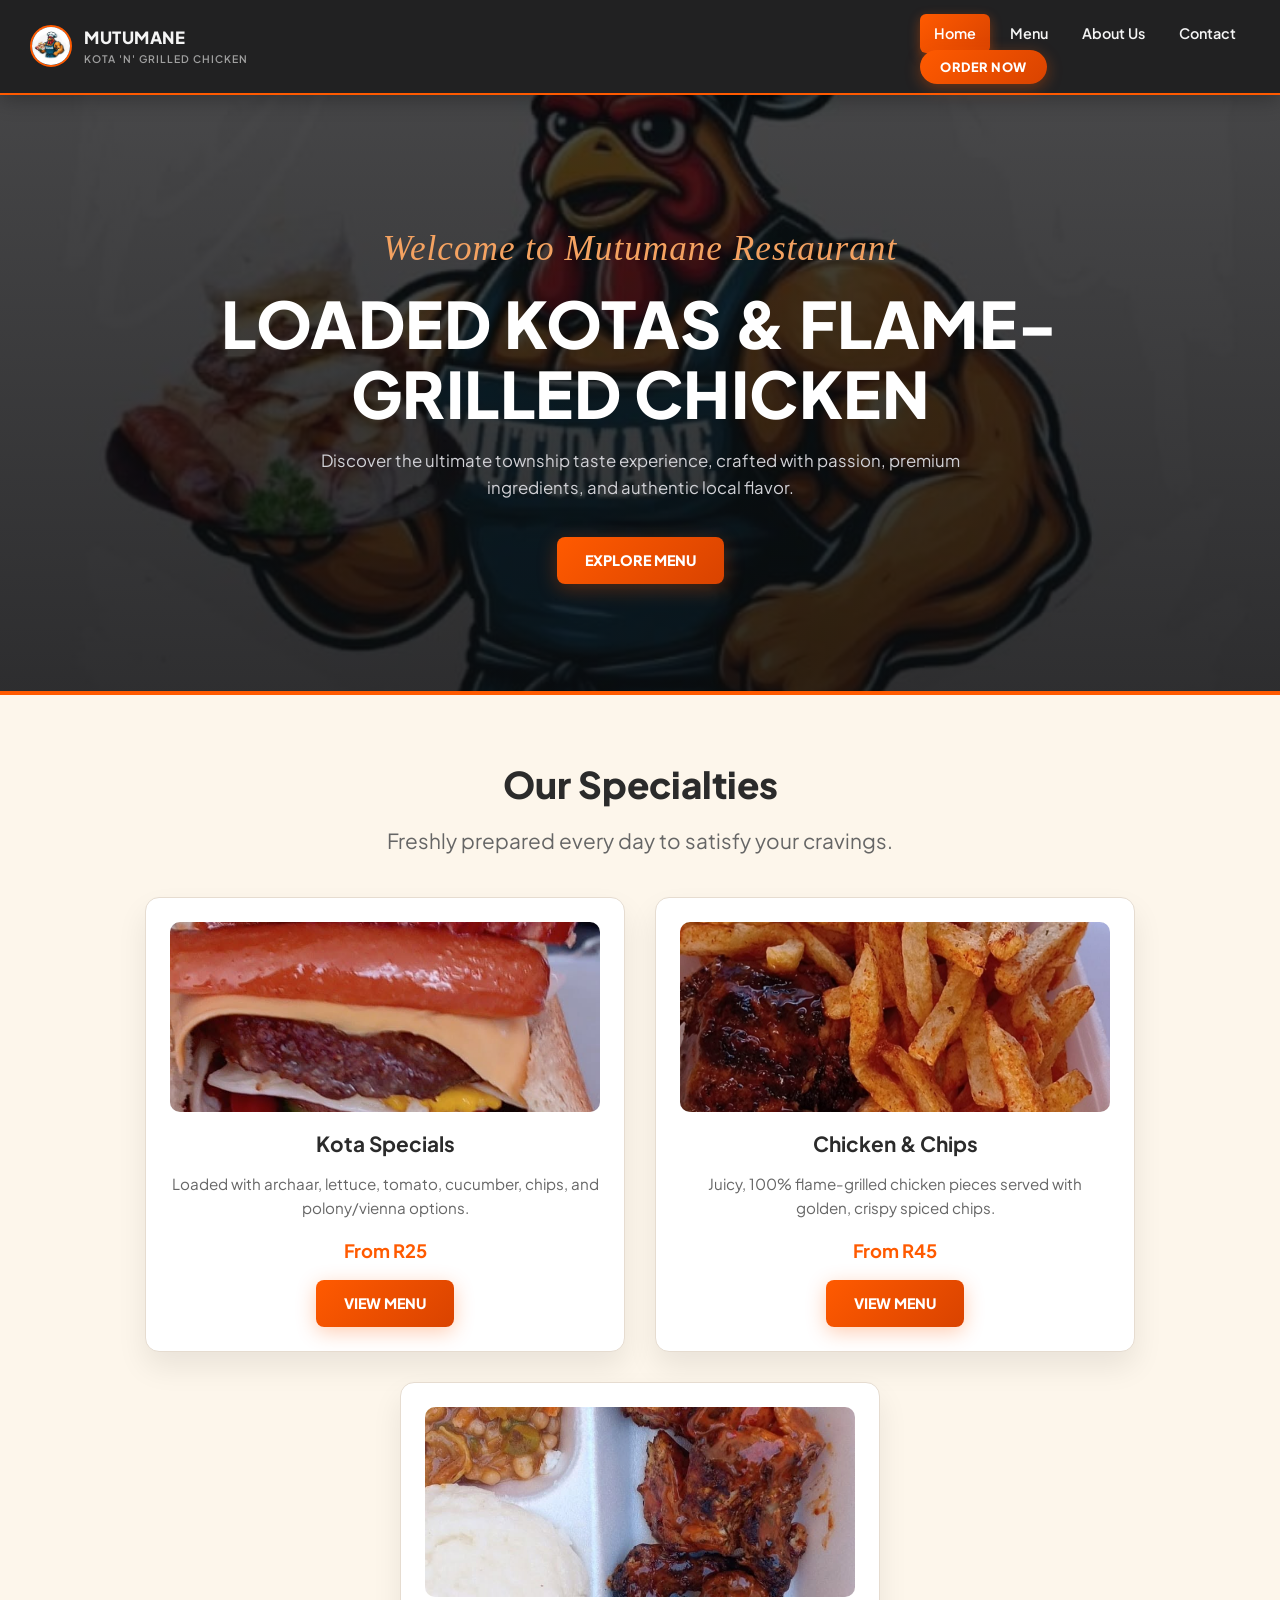
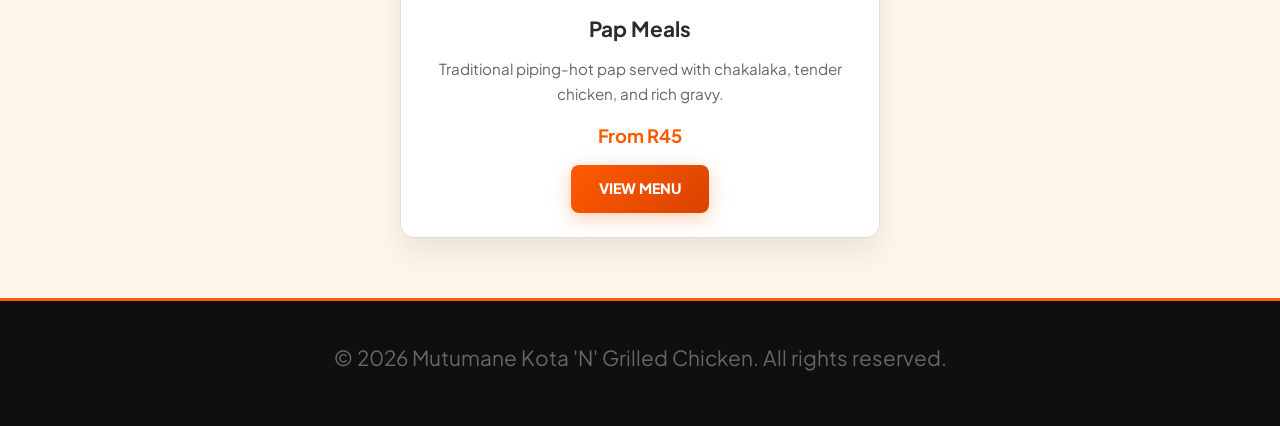
==== commit e264a972: "fix the index.html page" ====
--- a/index.html
+++ b/index.html
@@ -3,7 +3,7 @@
 <head>
     <meta charset="UTF-8">
     <meta name="viewport" content="width=device-width, initial-scale=1.0">
-    <title>About Us - Mutumane Kota 'N' Grilled Chicken</title>
+    <title>Mutumane Kota 'N' Grilled Chicken - Home</title>
     <link rel="stylesheet" href="style.css">
     <link href="https://fonts.googleapis.com/css2?family=Plus+Jakarta+Sans:wght@500;600;700;800&display=swap" rel="stylesheet">
 </head>
@@ -30,9 +30,9 @@
             <div class="nav-menu-wrapper">
                 <nav>
                     <ul>
-                        <li><a href="index.html">Home</a></li>
+                        <li><a href="index.html" class="active">Home</a></li>
                         <li><a href="menu.html">Menu</a></li>
-                        <li><a href="aboutUs.html" class="active">About Us</a></li>
+                        <li><a href="aboutUs.html">About Us</a></li>
                         <li><a href="contact.html">Contact</a></li>
                     </ul>
                 </nav>
@@ -41,30 +41,59 @@
         </div>
     </header>
 
-    <!-- Page Banner -->
-    <div class="page-header-banner">
-        <div class="section-title" style="margin-bottom: 0;">
-            <h1>About Mutumane</h1>
-            <p>Serving passion, flavor, and authentic local community spirit.</p>
+    <!-- Immersive Paladar-Style Hero Section -->
+    <section class="hero-section">
+        <!-- <button class="slider-arrow left">&#10094;</button>
+        <button class="slider-arrow right">&#10095;</button> -->
+
+        <div class="hero-content-wrapper">
+            <div class="hero-subtitle-script">Welcome to Mutumane Restaurant</div>
+            <div class="hero-text-content">
+                <h1>Loaded Kotas &amp; Flame-Grilled Chicken</h1>
+                <p>Discover the ultimate township taste experience, crafted with passion, premium ingredients, and authentic local flavor.</p>
+                <div class="hero-btns">
+                    <a href="menu.html" class="btn-primary">Explore Menu</a>
+                </div>
+            </div>
         </div>
-    </div>
+    </section>
 
-    <!-- About Content Section -->
+    <!-- Featured Highlights Section -->
     <main class="page-container">
-        <div class="about-wrapper">
-            <div class="about-content">
-                <h3>Our Story &amp; Heritage</h3>
-                <p>Founded with a passion for exceptional township flavor, <strong>Mutumane Kota 'N' Grilled Chicken</strong> brings together the best of both worlds: heavily loaded, authentic local kotas and juicy, perfectly seasoned flame-grilled chicken.</p>
-                
-                <h3>Quality Ingredients</h3>
-                <p>We believe great food starts with top-quality ingredients. From freshly baked bread and crisp vegetables to our signature spice blends, every meal is prepared fresh to order to guarantee maximum satisfaction.</p>
-                
-                <h3>Our Mission</h3>
-                <p>To serve delicious, comforting, and affordable meals that bring family, friends, and the local community together around great food.</p>
+        <div class="section-title">
+            <h2>Our Specialties</h2>
+            <p>Freshly prepared every day to satisfy your cravings.</p>
+        </div>
+
+        <div class="category-container">
+            <div class="card">
+                <div class="menu-image">
+                    <img src="Images/kota.jpg" alt="Kota Specials">
+                </div>
+                <h3>Kota Specials</h3>
+                <p>Loaded with archaar, lettuce, tomato, cucumber, chips, and polony/vienna options.</p>
+                <p><strong>From R25</strong></p>
+                <a href="menu.html" class="btn">View Menu</a>
             </div>
-            
-            <div class="about-img">
-                <img src="Images/LOGO.jpg" alt="Mutumane Kitchen">
+
+            <div class="card">
+                <div class="menu-image">
+                    <img src="Images/chicken and chips.jpg" alt="Chicken and Chips">
+                </div>
+                <h3>Chicken &amp; Chips</h3>
+                <p>Juicy, 100% flame-grilled chicken pieces served with golden, crispy spiced chips.</p>
+                <p><strong>From R45</strong></p>
+                <a href="menu.html" class="btn">View Menu</a>
+            </div>
+
+            <div class="card">
+                <div class="menu-image">
+                    <img src="Images/470672115_122135831156447407_951482612574795567_n.jpg" alt="Pap Meals">
+                </div>
+                <h3>Pap Meals</h3>
+                <p>Traditional piping-hot pap served with chakalaka, tender chicken, and rich gravy.</p>
+                <p><strong>From R45</strong></p>
+                <a href="menu.html" class="btn">View Menu</a>
             </div>
         </div>
     </main>
--- a/style.css
+++ b/style.css
@@ -529,233 +529,196 @@
     font-size: 0.9rem;
 }
 
-/* Responsive Styles */
+/* ====================================================
+   1. GLOBAL HAMBURGER TOGGLE HIDE (Desktop Default)
+   ==================================================== */
+.nav-toggle,
+.nav-toggle-label {
+  display: none !important;
+}
+
+/* ====================================================
+   2. MOBILE RESPONSIVE STYLES (Max-Width: 768px)
+   ==================================================== */
 @media (max-width: 768px) {
-    .nav-container {
-        flex-direction: column;
-        gap: 15px;
-    }
-    header nav {
-        margin: 0;
-    }
-    nav ul {
-        flex-wrap: wrap;
-        justify-content: center;
-    }
-    .about-wrapper {
-        flex-direction: column;
-        padding: 25px;
-    }
-    .about-img {
-        width: 100%;
-    }
-
-    .contact-grid {
-        display: flex;
-        flex-direction: column;
-        gap: 20px;
-        padding: 0 10px;
-        width: 100%;
-        box-sizing: border-box;
-    }
-
-    /* Target the info cards specifically on mobile viewports */
-    .info-card {
-        width: 100%;
-        max-width: 100%;
-        padding: 22px 18px; /* Tighter padding to prevent text crowding */
-        box-sizing: border-box;
-    }
-
-    /* Keep all card content and long email/address strings securely inside bounds */
-    .info-card h3 {
-        font-size: 1.15rem;
-        margin-bottom: 12px;
-    }
-
-    .info-card p {
-        font-size: 0.95rem;
-        line-height: 1.5;
-        overflow-wrap: break-word;
-        word-break: break-word;
-        hyphens: auto;
-    }
-
-    header {
-        padding: 10px 12px; /* Tightens header padding */
-    }
-
-    .nav-container {
-        display: flex;
-        flex-direction: column;
-        align-items: center;
-        gap: 12px;
-        width: 100%;
-    }
-
-    /* Keep all 4 nav items strictly on one single line */
-    nav ul {
-        display: flex;
-        flex-wrap: nowrap !important; /* Prevents Contact from wrapping to line 2 */
-        justify-content: space-between;
-        align-items: center;
-        width: 100%;
-        max-width: 380px; /* Constrains menu width nicely */
-        gap: 4px; /* Reduced gap between items */
-        padding: 0;
-        margin: 0;
-    }
-
-    /* Style individual nav items for tight mobile viewports */
-    nav ul li a {
-        padding: 6px 8px; /* Tighter internal padding */
-        font-size: 0.82rem; /* Slightly smaller font size to fit neatly */
-        white-space: nowrap; /* Forces text like 'About Us' to stay on 1 line */
-        border-radius: 6px;
-    }
-
-    /* Clean active state without heavy box background */
-    nav ul li a.active {
-        color: var(--fiery-orange);
-        background: transparent; /* Removes bulky solid orange box */
-        font-weight: 800;
-    }
-
-    /* Clean ORDER NOW CTA below the single-line menu */
-    .header-cta {
-        width: 80%;
-        max-width: 120px;
-        text-align: center;
-        padding: 8px 16px;
-        font-size: 0.8rem;
-    }
-    p, .about-card p, .info-card p {
-        hyphens: none !important;
-        word-break: normal !important;
-        overflow-wrap: break-word;
-        text-align: left; /* Ensures clean flow without forcing weird line breaks */
-    }
-    .about-img,
-    .info-card img {
-        display: none !important;
-    }
-
-    body, main {
-        padding-top: 100px !important; /* Prevents sticky header from clipping page headings */
-      }
-    
-      /* 2. Compact Header Bar */
-      header {
-        padding: 10px 16px !important;
-        display: flex;
-        justify-content: space-between;
-        align-items: center;
-        position: fixed;
-        top: 0;
-        left: 0;
-        width: 100%;
-        z-index: 1000;
-        box-sizing: border-box;
-      }
-    
-      /* Logo / Brand scaling on phones */
-      .logo-container {
-        display: flex;
-        align-items: center;
-        gap: 8px;
-      }
-    
-      .logo-container img {
-        height: 36px;
-        width: auto;
-      }
-    
-      /* 3. Hamburger Toggle Icon */
-      .nav-toggle-label {
-        display: block !important;
-        cursor: pointer;
-        padding: 8px;
-      }
-    
-      /* 4. Collapsible Mobile Menu Dropdown */
-      .nav-menu {
-        position: absolute;
-        top: 100%;
-        left: 0;
-        width: 100%;
-        background: #111111; /* Dark background matching the header theme */
-        flex-direction: column;
-        align-items: center;
-        max-height: 0;
-        overflow: hidden;
-        transition: max-height 0.3s cubic-bezier(0.4, 0, 0.2, 1);
-        box-shadow: 0 10px 20px rgba(0, 0, 0, 0.5);
-      }
-    
-      .nav-menu ul {
-        display: flex;
-        flex-direction: column;
-        width: 100%;
-        padding: 0;
-        margin: 0;
-        list-style: none;
-      }
-    
-      .nav-menu li {
-        width: 100%;
-        text-align: center;
-        border-bottom: 1px solid rgba(255, 255, 255, 0.08);
-      }
-    
-      .nav-menu a {
-        display: block;
-        padding: 14px 0;
-        font-size: 0.95rem;
-        color: #ffffff;
-        text-decoration: none;
-        width: 100%;
-      }
-    
-      /* CTA Button inside mobile dropdown menu */
-      .nav-menu .order-btn,
-      .nav-menu .cta-button {
-        margin: 16px auto;
-        width: 85%;
-        display: block;
-        text-align: center;
-        padding: 12px 0;
-        font-size: 0.95rem;
-      }
-    
-      /* Reveal menu when checkbox toggle is checked */
-      .nav-toggle:checked ~ .nav-menu {
-        max-height: 380px; /* Room for links and Order button */
-      }
-    
-      /* 5. Typography Scaling for Mobile */
-      h1 {
-        font-size: 1.5rem !important;
-        line-height: 1.3 !important;
-      }
-    
-      h2, .section-title {
-        font-size: 1.25rem !important;
-        line-height: 1.3 !important;
-        margin-bottom: 12px !important;
-      }
-    
-      p, .card p, .operating-hours p {
-        font-size: 0.95rem !important;
-        line-height: 1.45 !important;
-      }
-    
-      /* 6. Card Padding & Border Clearance */
-      .card, .content-box, .info-card {
-        padding-top: 20px !important;
-        padding-left: 18px !important;
-        padding-right: 18px !important;
-        padding-bottom: 28px !important; /* Prevents text from crowding the bottom border */
-        margin-bottom: 20px !important;
-        border-radius: 12px;
-      }
+
+  /* Header clearance offset */
+  body, main {
+    padding-top: 110px !important;
+  }
+
+  /* Fixed Mobile Header Bar */
+  header {
+    position: fixed !important;
+    top: 0;
+    left: 0;
+    width: 100%;
+    z-index: 9999;
+    padding: 10px 16px !important;
+    background-color: #1a1a1a;
+    box-sizing: border-box;
+  }
+
+  .nav-container {
+    display: flex;
+    justify-content: space-between;
+    align-items: center;
+    width: 100%;
+    position: relative;
+  }
+
+  /* Show Hamburger Icon */
+  .nav-toggle-label {
+    display: block !important;
+    cursor: pointer;
+    padding: 8px;
+    z-index: 10000;
+  }
+
+  .nav-toggle-label span,
+  .nav-toggle-label span::before,
+  .nav-toggle-label span::after {
+    display: block;
+    background: #ffffff;
+    height: 3px;
+    width: 25px;
+    position: relative;
+    transition: all 0.3s ease;
+  }
+
+  .nav-toggle-label span::before,
+  .nav-toggle-label span::after {
+    content: '';
+    position: absolute;
+    left: 0;
+  }
+
+  .nav-toggle-label span::before { top: -8px; }
+  .nav-toggle-label span::after { bottom: -8px; }
+
+  /* Collapsible Menu Dropdown Wrapper */
+  .nav-menu-wrapper {
+    position: absolute;
+    top: 100%;
+    left: 0;
+    width: 100%;
+    background: #111111;
+    display: flex;
+    flex-direction: column;
+    align-items: center;
+    max-height: 0;
+    overflow: hidden;
+    transition: max-height 0.35s cubic-bezier(0.4, 0, 0.2, 1);
+    box-shadow: 0 10px 20px rgba(0, 0, 0, 0.5);
+  }
+
+  .nav-menu-wrapper nav {
+    width: 100%;
+  }
+
+  .nav-menu-wrapper ul {
+    display: flex;
+    flex-direction: column;
+    width: 100%;
+    padding: 0;
+    margin: 0;
+    list-style: none;
+  }
+
+  .nav-menu-wrapper li {
+    width: 100%;
+    text-align: center;
+    border-bottom: 1px solid rgba(255, 255, 255, 0.08);
+  }
+
+  .nav-menu-wrapper a {
+    display: block;
+    padding: 14px 0;
+    font-size: 0.95rem;
+    color: #ffffff;
+    text-decoration: none;
+    width: 100%;
+  }
+
+  .nav-menu-wrapper a.active {
+    color: var(--fiery-orange, #ff5500);
+    font-weight: 800;
+  }
+
+  /* Order Now CTA inside dropdown */
+  .nav-menu-wrapper .header-cta {
+    margin: 16px auto;
+    width: 80%;
+    display: block;
+    text-align: center;
+    padding: 12px 0;
+    font-size: 0.95rem;
+  }
+
+  /* Reveal menu when checkbox is toggled */
+  .nav-toggle:checked ~ .nav-menu-wrapper {
+    max-height: 400px;
+  }
+
+  /* Animate icon into an 'X' */
+  .nav-toggle:checked ~ .nav-toggle-label span {
+    background: transparent;
+  }
+
+  .nav-toggle:checked ~ .nav-toggle-label span::before {
+    transform: rotate(45deg);
+    top: 0;
+  }
+
+  .nav-toggle:checked ~ .nav-toggle-label span::after {
+    transform: rotate(-45deg);
+    top: 0;
+  }
+
+  /* Layout, Typography & Card Spacing */
+  .about-wrapper {
+    flex-direction: column;
+    padding: 15px;
+  }
+
+  .contact-grid {
+    display: flex;
+    flex-direction: column;
+    gap: 20px;
+    padding: 0 10px;
+    width: 100%;
+    box-sizing: border-box;
+  }
+
+  h1 {
+    font-size: 1.5rem !important;
+    line-height: 1.3 !important;
+  }
+
+  h2, .section-title {
+    font-size: 1.25rem !important;
+    line-height: 1.3 !important;
+    margin-bottom: 12px !important;
+  }
+
+  p, .card p, .operating-hours p, .info-card p {
+    font-size: 0.95rem !important;
+    line-height: 1.45 !important;
+    overflow-wrap: break-word;
+    text-align: left;
+  }
+
+  .card, .content-box, .info-card {
+    padding-top: 20px !important;
+    padding-left: 18px !important;
+    padding-right: 18px !important;
+    padding-bottom: 28px !important;
+    margin-bottom: 20px !important;
+    border-radius: 12px;
+  }
+
+  .about-img,
+  .info-card img {
+    display: none !important;
+  }
 }
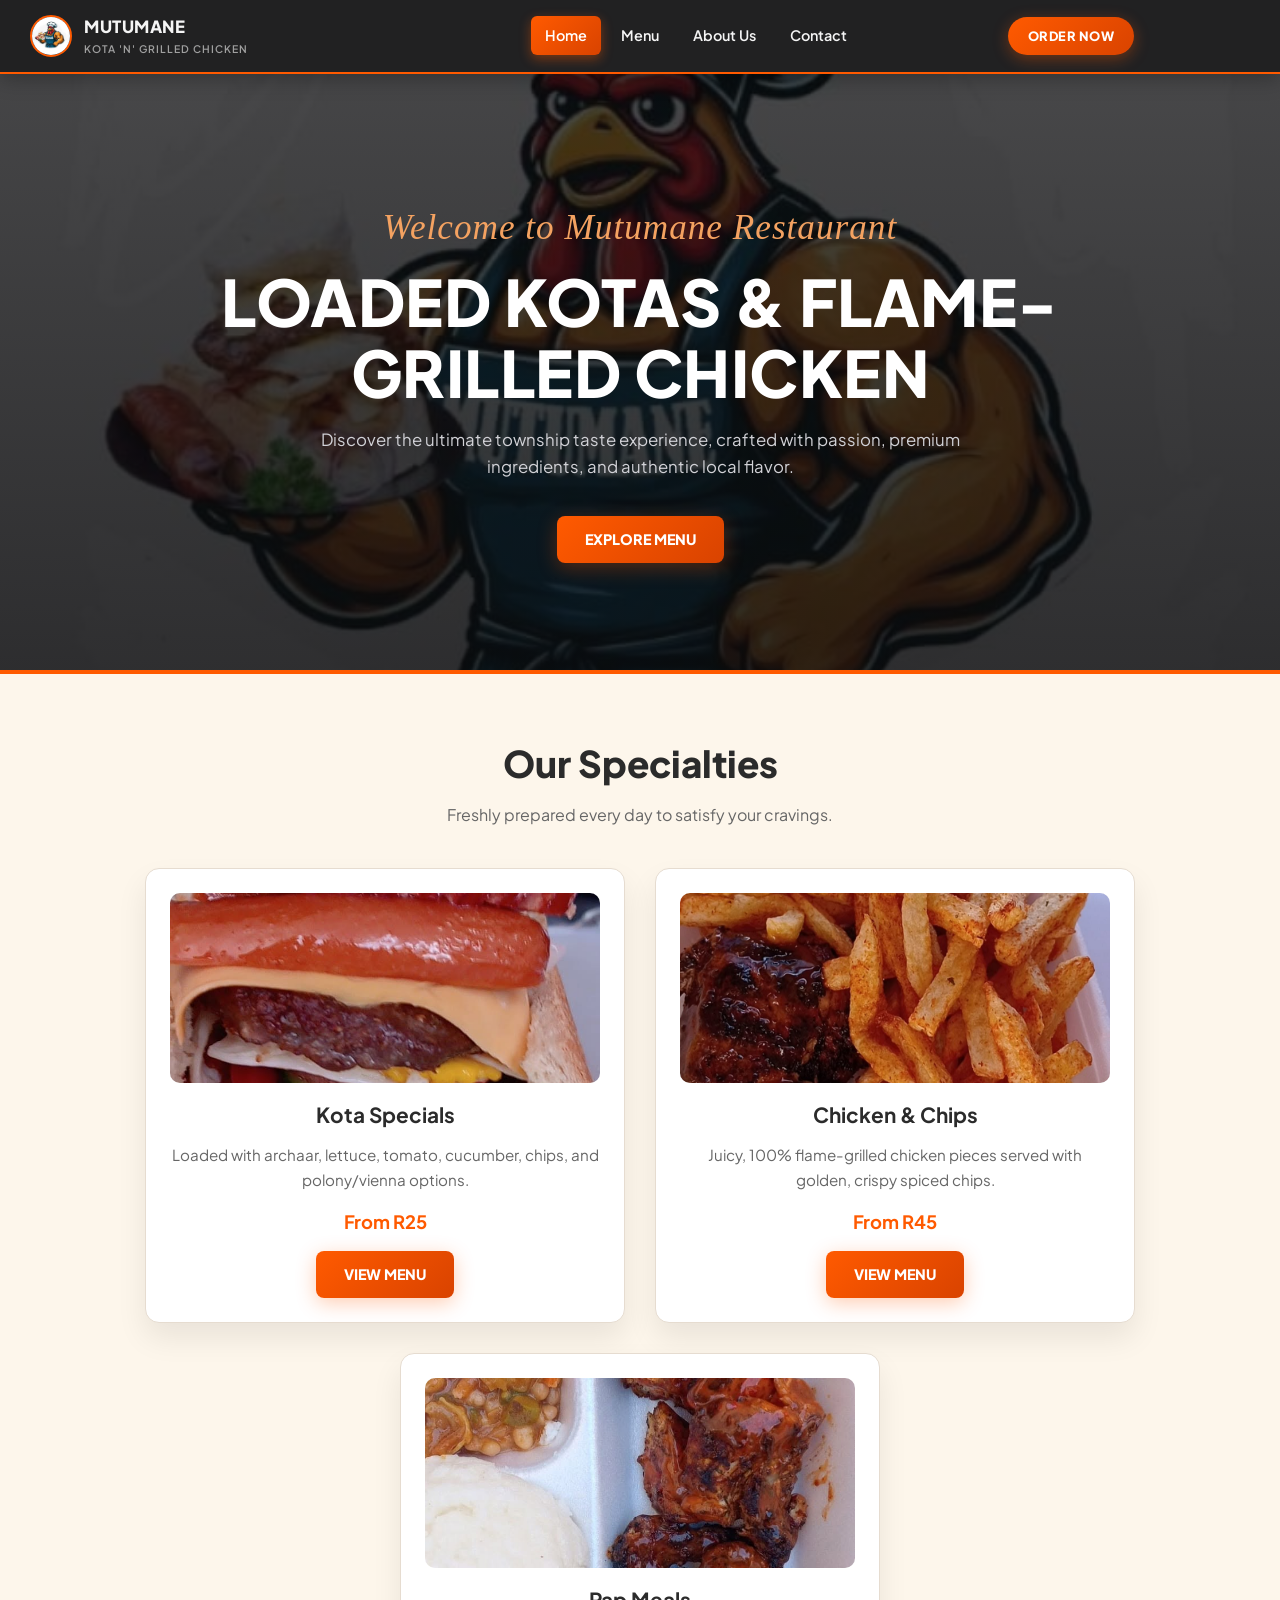
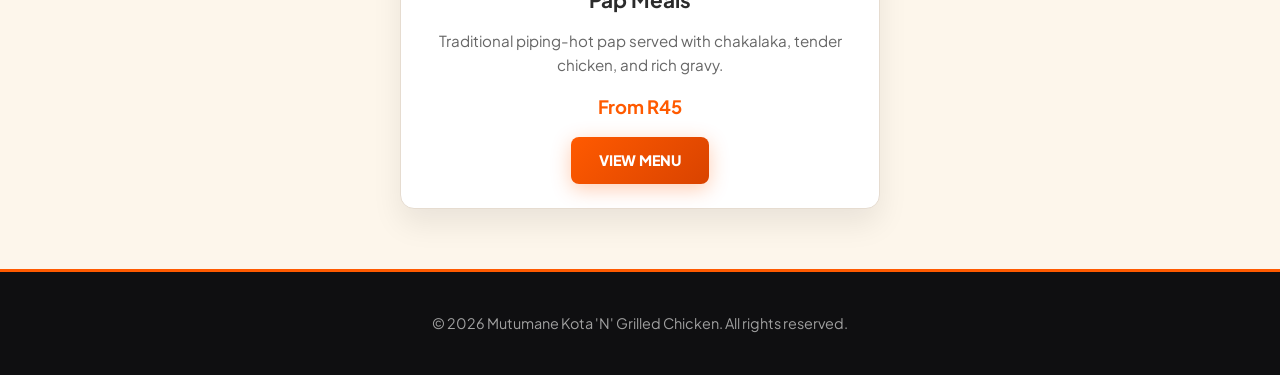
==== commit 75a4287f: "Add floating WhatsApp widget with hover tooltip for mobile" ====
--- a/index.html
+++ b/index.html
@@ -97,11 +97,14 @@
             </div>
         </div>
     </main>
-
     <!-- Footer -->
     <footer>
         <p>&copy; 2026 Mutumane Kota 'N' Grilled Chicken. All rights reserved.</p>
-    </footer>
-
+    </footer>  
+    <!-- Floating WhatsApp Widget -->
+    <a href="https://wa.me/27813572265?text=Hi%20Mutumane,%20I%20would%20like%20to%20place%20an%20order." class="whatsapp-float" target="_blank" rel="noopener noreferrer" aria-label="Chat on WhatsApp">
+        <span class="whatsapp-tooltip">Order on WhatsApp</span>
+        <svg xmlns="http://www.w3.org/2000/svg" viewBox="0 0 32 32" width="30" height="30" fill="#ffffff"><path d="M16 2a14 14 0 0 0-12 21.35L2.1 29.35a1 1 0 0 0 1.25 1.25l6-1.85A14 14 0 1 0 16 2zm0 25.4a11.4 11.4 0 0 1-5.83-1.6l-.42-.25-3.8 1.18 1.18-3.8-.27-.44A11.4 11.4 0 1 1 16 27.4zm6.27-8.5c-.34-.17-2-.98-2.31-1.09s-.54-.17-.77.17-.89 1.09-1.09 1.32-.39.26-.73.09a9.21 9.21 0 0 1-2.71-1.67 10.15 10.15 0 0 1-1.87-2.32c-.2-.34 0-.52.15-.69s.34-.39.51-.59a2.3 2.3 0 0 0 .34-.57.63.63 0 0 0-.03-.61c-.09-.17-.77-1.86-1.06-2.55s-.57-.59-.77-.6h-.66a1.28 1.28 0 0 0-.93.43 3.93 3.93 0 0 0-1.22 2.93 4.5 4.5 0 0 0 .94 2.45 10.39 10.39 0 0 0 4 3.52c2.35 1 2.82.8 3.32.75s2-.82 2.29-1.61.29-1.48.2-1.61-.34-.23-.68-.4z"/></svg>
+    </a>
 </body>
 </html>
--- a/style.css
+++ b/style.css
@@ -214,37 +214,10 @@
     flex-wrap: wrap;
 }
 
-/* Slider Arrow Controls
-.slider-arrow {
-    position: absolute;
-    top: 50%;
-    transform: translateY(-50%);
-    background: rgba(0, 0, 0, 0.4);
-    border: none;
-    color: #ffffff;
-    font-size: 2.5rem;
-    padding: 15px 20px;
-    cursor: pointer;
-    z-index: 10;
-    transition: background 0.3s ease;
-} */
-
-/* .slider-arrow:hover {
-    background: rgba(255, 90, 0, 0.7);
-}
-
-.slider-arrow.left {
-    left: 0;
-}
-
-.slider-arrow.right {
-    right: 0;
-} */
-
 /* Buttons */
 .btn-primary, .btn {
     display: inline-block;
-    width:auto;
+    width: auto;
     border: none;
     border-radius: 8px;
     padding: 12px 28px;
@@ -262,6 +235,22 @@
     background: linear-gradient(135deg, var(--fiery-orange-hover), var(--fiery-orange));
     transform: translateY(-2px);
     color: #ffffff;
+}
+
+/* =========================================================
+   DESKTOP NAVIGATION WRAPPER FIX (Outside @media)
+   ========================================================= */
+.nav-menu-wrapper {
+    display: flex;
+    align-items: center;
+    justify-content: space-between;
+    flex: 1;
+    max-width: 750px;
+    margin: 0 auto; /* Centers the navigation wrapper between the logo and CTA */
+}
+
+header nav {
+    margin: 0 auto;
 }
 
 .btn-outline {
@@ -338,9 +327,9 @@
     margin: 40px 0;
 }
 
-/* Cards Grid with Zoom Effect */
+/* Cards Grid */
 .category-container {
-    max-width: 1000px; /* Brings outer margins closer */
+    max-width: 1000px;
     margin: 0 auto;
     display: flex;
     flex-wrap: wrap;
@@ -352,9 +341,9 @@
     display: flex;
     flex-direction: column;
     justify-content: space-between;
-    align-items:center;
-    flex: 1 1 420px; /* Allows cards to stretch wider */
-    max-width: 480px; /* Gives the card text plenty of breathing room */
+    align-items: center;
+    flex: 1 1 420px;
+    max-width: 480px;
     padding: 24px;
     background-color: var(--bg-card);
     border: 1px solid var(--border-color);
@@ -408,7 +397,6 @@
     font-size: 1.15rem;
 }
 
-/* Menu list inside cards */
 .menu-list {
     list-style-position: inside;
     text-align: left;
@@ -448,18 +436,15 @@
     color: var(--text-main);
     margin: 20px 0 10px;
     font-size: 1.25rem;
-    hyphens: none !important;
 }
 
 .about-content h3:first-child {
     margin-top: 0;
-    hyphens: none !important;
 }
 
 .about-content p {
     color: var(--text-muted);
     margin-bottom: 15px;
-    hyphens: none !important;
 }
 
 .about-img {
@@ -478,12 +463,9 @@
     max-width: 900px;
     margin: 0 auto;
     display: grid;
-    flex-wrap: wrap;
-    justify-content: center;
     grid-template-columns: repeat(auto-fit, minmax(280px, 1fr));
     gap: 30px;
-    align-items: stretch; */
-
+    align-items: stretch;
 }
 
 .info-card {
@@ -493,10 +475,7 @@
     border: 1px solid var(--border-color);
     box-shadow: var(--shadow);
     transition: transform 0.3s ease;
-    flex: 1 1 100%;        /* Takes full width on small screens */
-    max-width: 100%;       /* Prevents card from spilling out horizontally */
     box-sizing: border-box;
-    padding: 20px;
 }
 
 .info-card:hover {
@@ -504,19 +483,18 @@
     border-color: var(--fiery-orange);
 }
 
-.info-card h3,p{
+.info-card h3 {
     color: var(--text-main);
-    margin-bottom: 15px;
+    margin-bottom: 12px;
     font-size: 1.3rem;
+}
+
+.info-card p {
     color: var(--text-muted);
     margin-bottom: 12px;
     overflow-wrap: break-word;
     word-break: break-word;
-    hyphens: auto;
-
-}
-
-
+}
 
 /* Footer */
 footer {
@@ -529,32 +507,37 @@
     font-size: 0.9rem;
 }
 
+/*WhatsApp floating button*/
+.whatsapp-float {
+    display: none !important;
+  }
+  
+  
 /* ====================================================
-   1. GLOBAL HAMBURGER TOGGLE HIDE (Desktop Default)
+   MOBILE HAMBURGER & RESPONSIVE STYLES (Max-Width: 768px)
    ==================================================== */
+
+/* Hide checkbox and hamburger label on desktop by default */
 .nav-toggle,
 .nav-toggle-label {
   display: none !important;
 }
 
-/* ====================================================
-   2. MOBILE RESPONSIVE STYLES (Max-Width: 768px)
-   ==================================================== */
 @media (max-width: 768px) {
 
-  /* Header clearance offset */
+  /* 1. Body Clearance Offset */
   body, main {
-    padding-top: 110px !important;
-  }
-
-  /* Fixed Mobile Header Bar */
+    padding-top: 105px !important;
+  }
+
+  /* 2. Fixed Mobile Header Bar */
   header {
     position: fixed !important;
     top: 0;
     left: 0;
     width: 100%;
     z-index: 9999;
-    padding: 10px 16px !important;
+    padding: 12px 16px !important;
     background-color: #1a1a1a;
     box-sizing: border-box;
   }
@@ -565,9 +548,10 @@
     align-items: center;
     width: 100%;
     position: relative;
-  }
-
-  /* Show Hamburger Icon */
+    gap: 0;
+  }
+
+  /* 3. Hamburger Toggle Icon */
   .nav-toggle-label {
     display: block !important;
     cursor: pointer;
@@ -596,7 +580,7 @@
   .nav-toggle-label span::before { top: -8px; }
   .nav-toggle-label span::after { bottom: -8px; }
 
-  /* Collapsible Menu Dropdown Wrapper */
+  /* 4. Collapsible Dropdown Navigation Menu */
   .nav-menu-wrapper {
     position: absolute;
     top: 100%;
@@ -608,12 +592,13 @@
     align-items: center;
     max-height: 0;
     overflow: hidden;
-    transition: max-height 0.35s cubic-bezier(0.4, 0, 0.2, 1);
+    transition: max-height 0.35s ease-in-out;
     box-shadow: 0 10px 20px rgba(0, 0, 0, 0.5);
   }
 
   .nav-menu-wrapper nav {
     width: 100%;
+    margin: 0;
   }
 
   .nav-menu-wrapper ul {
@@ -638,10 +623,12 @@
     color: #ffffff;
     text-decoration: none;
     width: 100%;
+
   }
 
   .nav-menu-wrapper a.active {
-    color: var(--fiery-orange, #ff5500);
+    color: var(--fiery-orange);
+    background: transparent;
     font-weight: 800;
   }
 
@@ -655,12 +642,12 @@
     font-size: 0.95rem;
   }
 
-  /* Reveal menu when checkbox is toggled */
+  /* Reveal menu when checkbox toggle is checked */
   .nav-toggle:checked ~ .nav-menu-wrapper {
     max-height: 400px;
   }
 
-  /* Animate icon into an 'X' */
+  /* Animate hamburger icon into an 'X' */
   .nav-toggle:checked ~ .nav-toggle-label span {
     background: transparent;
   }
@@ -675,19 +662,24 @@
     top: 0;
   }
 
-  /* Layout, Typography & Card Spacing */
+  /* 5. Mobile Layout & Spacing Adjustments */
   .about-wrapper {
     flex-direction: column;
-    padding: 15px;
+    padding: 20px;
+    gap: 20px;
+  }
+
+  .about-img {
+    flex: 0 0 auto;
+    width: 100%;
   }
 
   .contact-grid {
     display: flex;
     flex-direction: column;
     gap: 20px;
-    padding: 0 10px;
-    width: 100%;
-    box-sizing: border-box;
+    padding: 0;
+    width: 100%;
   }
 
   h1 {
@@ -695,30 +687,66 @@
     line-height: 1.3 !important;
   }
 
-  h2, .section-title {
+  h2, .section-title h2 {
     font-size: 1.25rem !important;
     line-height: 1.3 !important;
-    margin-bottom: 12px !important;
   }
 
   p, .card p, .operating-hours p, .info-card p {
     font-size: 0.95rem !important;
     line-height: 1.45 !important;
-    overflow-wrap: break-word;
-    text-align: left;
   }
 
   .card, .content-box, .info-card {
-    padding-top: 20px !important;
-    padding-left: 18px !important;
-    padding-right: 18px !important;
-    padding-bottom: 28px !important;
+    padding: 20px 18px 28px 18px !important;
     margin-bottom: 20px !important;
     border-radius: 12px;
   }
 
-  .about-img,
-  .info-card img {
-    display: none !important;
-  }
-}+  .whatsapp-float {
+    display: flex !important;
+    position: fixed;
+    bottom: 20px;
+    right: 20px;
+    background-color: #25d366;
+    color: #ffffff;
+    width: 55px;
+    height: 55px;
+    border-radius: 50%;
+    align-items: center;
+    justify-content: center;
+    box-shadow: 0 4px 15px rgba(0, 0, 0, 0.35);
+    z-index: 99999;
+    transition: transform 0.3s ease;
+  }
+
+  .whatsapp-float:hover {
+    transform: scale(1.1);
+  }
+
+  /* Welcome text tooltip that appears on hover/touch */
+  .whatsapp-tooltip {
+    position: absolute;
+    right: 68px;
+    background-color: #ffffff;
+    color: #2b2b2b;
+    padding: 6px 12px;
+    border-radius: 20px;
+    font-size: 0.8rem;
+    font-weight: 700;
+    white-space: nowrap;
+    box-shadow: 0 4px 12px rgba(0, 0, 0, 0.15);
+    pointer-events: none;
+    opacity: 0;
+    visibility: hidden;
+    transform: translateX(10px);
+    transition: all 0.3s ease;
+  }
+
+  /* Reveal tooltip when hovering over the WhatsApp button container */
+  .whatsapp-float:hover .whatsapp-tooltip {
+    opacity: 1;
+    visibility: visible;
+    transform: translateX(0);
+  }
+}
